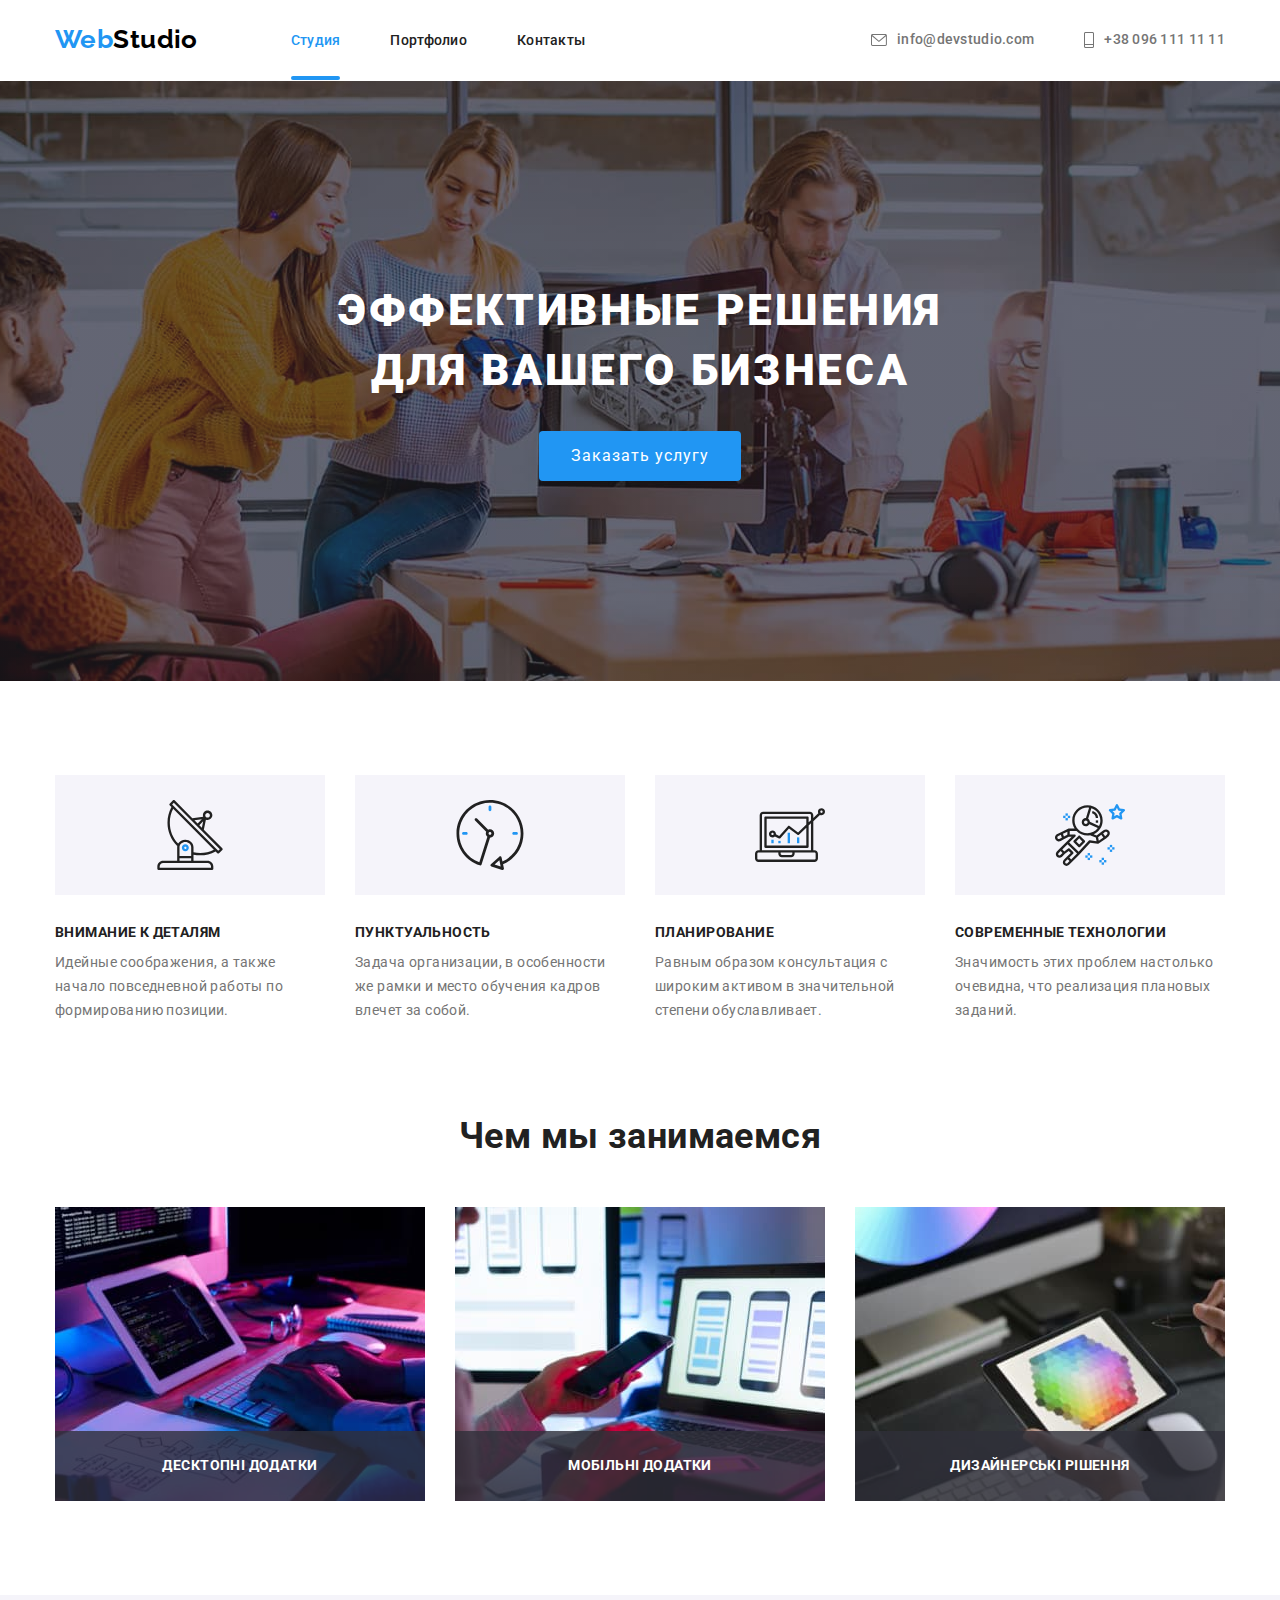
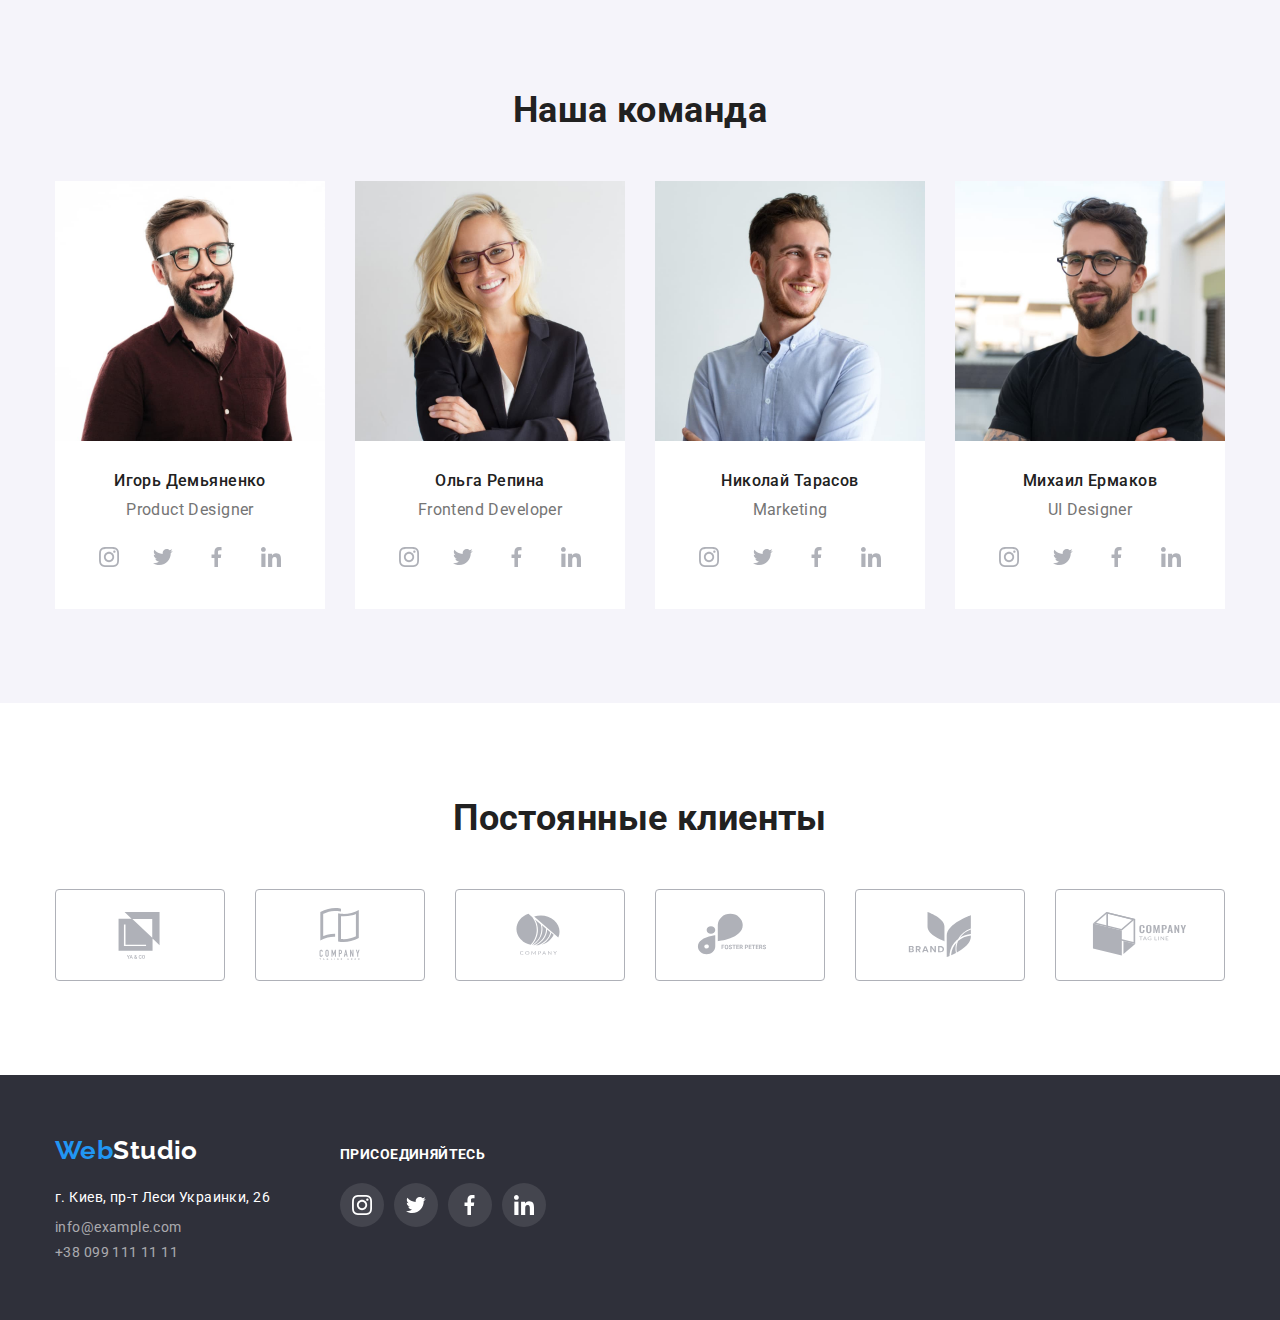
==== index.html @ 08523cb3 "Initial commit" ====
<!DOCTYPE html>
<html lang="ru">
  <head>
    <meta charset="UTF-8" />
    <meta http-equiv="X-UA-Compatible" content="IE=edge" />
    <meta name="viewport" content="width=device-width, initial-scale=1.0" />
    <title>WebStudio</title>
    <link rel="preconnect" href="https://fonts.googleapis.com" />
    <link rel="preconnect" href="https://fonts.gstatic.com" crossorigin />
    <link
      href="https://fonts.googleapis.com/css2?family=Raleway:wght@700&family=Roboto:wght@400;500;700&display=swap"
      rel="stylesheet"
    />
    <link rel="stylesheet" href="https://cdn.jsdelivr.net/npm/modern-normalize@1.1.0/modern-normalize.min.css">
    <link rel="stylesheet" href="./css/styles.css" />
  </head>
  <body>
    <header class="page-header">
      <div class="container page-header-container">
        <nav class="page-nav">
          <a class="logo link" href="./index.html"><span class="blue">Web</span>Studio </a>
          <ul class="menu list">
            <li class="menu-list">
              <a class="menu-item active link" href="./index.html">Студия</a>
            </li>
            <li class="menu-list">
              <a class="menu-item link" href="about.html">Портфолио</a>
            </li>
            <li class="menu-list">
              <a class="menu-item link" href="./index.html">Контакты</a>
            </li>
          </ul>
        </nav>
          <ul class="contact list ">
            <li class="item">
              <a class="mail-link link" href="mailto:info@devstudio.com" lang="en">
                <svg class="nav-contacts-icon " width="16px" height="12px">
                  <use href="./images/symbol-defs.svg#icon-mail"></use>
                </svg>

                info@devstudio.com</a>
            </li>
            <li class="item">
              <a class="phone-number link" href="tel:+380961111111">
                <svg class="nav-contacts-icon " width="10px" height="16px">
                  <use href="./images/symbol-defs.svg#icon-phone"></use>
                </svg>+38 096 111 11 11</a>
            </li>
          </ul>
      </div>
    </header>
    <main>
      <section class="section hero">
        <div class="hero-side container">
          <h1 class="main-title">Эффективные решения для вашего бизнеса</h1>
          <button class="modal-btn" type="button" data-modal-open>Заказать услугу</button>
        </div>
      </section>
      <section class="section">
        <div class="container">
          <h2 hidden>Информация</h2>
          <ul class="about-list list">
            <li>
              <div class="feature-icon">
                <svg class="feature-item-icon">
                  <use href="./images/symbol-defs.svg#icon-antenna"></use>
                </svg>
              </div>
              <h3 class="about">Внимание к деталям</h3>
              <p class="about-description">
                Идейные соображения, а также начало повседневной работы по
                формированию позиции.
              </p>
            </li>
            <li>
              <div class="feature-icon">
                <svg class="feature-item-icon">
                  <use href="./images/symbol-defs.svg#icon-time"></use>
                </svg>
              </div>
              <h3 class="about">Пунктуальность</h3>
              <p class="about-description">
                Задача организации, в особенности же рамки и место обучения кадров
                влечет за собой.
              </p>
            </li>
            <li>
              <div class="feature-icon">
                <svg class="feature-item-icon">
                  <use href="./images/symbol-defs.svg#icon-statistics"></use>
                </svg>
              </div>
              <h3 class="about">Планирование</h3>
              <p class="about-description">
                Равным образом консультация с широким активом в значительной
                степени обуславливает.
              </p>
            </li>
            <li>
              <div class="feature-icon">
                <svg class="feature-item-icon">
                  <use href="./images/symbol-defs.svg#icon-astronaut"></use>
                </svg>
              </div>
              <h3 class="about">Современные технологии</h3>
              <p class="about-description">
                Значимость этих проблем настолько очевидна, что реализация
                плановых заданий.
              </p>
            </li>
          </ul>
        </div>
      </section>
      <section class="section about-img">
        <div class="container">
          <h2 class="section-title">Чем мы занимаемся</h2>
          <ul class="work-progress list">
            <li>
              <div class="work-progress-item">
                <img
                src="./images/work/laptopj.jpg"
                alt="ноутбук"
                width="370"
                height="294"/>
                <p class="work-progress-text">
                  Десктопні додатки
                </p>
              </div>
            </li>
            <li>
              <div class="work-progress-item">
                <img
                src="./images/work/tabletj.jpg"
                alt="планшет"
                width="370"
                height="294"/>
                <p class="work-progress-text">
                  Мобільні додатки
                </p>
              </div>
            </li>
            <li>
              <div class="work-progress-item">
                <img
                src="./images/work/laptop2j.jpg"
                alt="ноутбук"
                width="370"
                height="294"/>
                <p class="work-progress-text">
                Дизайнерські рішення
                </p>
              </div>
            </li>
          </ul>
        </div>

      </section>
      <section class="team section">
        <div class="container">
          <h2 class="section-title">Наша команда</h2>
          <ul class=" employees list">
            <li class="team-item">
              <img
                src="./images/employees/игорь-демьяненко.jpg"
                alt="Игорь Демьяненко"
                width="270"
                height="260"
              />
              <h3  class="employees-name">Игорь Демьяненко</h3>
              <p  class="employees-position"lang="en">Product Designer</p>
              <ul class="team-social-list">
                <li class="team-social-item">
                  <a class="team-social-link" href="">
                    <svg class="team-social-icon">
                      <use href="./images/symbol-defs.svg#icon-instagram"></use>
                    </svg>
                  </a>
                </li>
                <li class="team-social-item">
                  <a class="team-social-link" href="">
                    <svg class="team-social-icon">
                      <use href="./images/symbol-defs.svg#icon-twitter"></use>
                    </svg>
                  </a>
                </li>
                <li class="team-social-item">
                  <a class="team-social-link" href="">
                    <svg class="team-social-icon">
                      <use href="./images/symbol-defs.svg#icon-facebook"></use>
                    </svg>
                  </a>
                </li>
                <li class="team-social-item">
                  <a class="team-social-link" href="">
                    <svg class="team-social-icon">
                      <use href="./images/symbol-defs.svg#icon-in"></use>
                    </svg>
                  </a>
                </li>
              </ul>
            </li>
            <li class="team-item">
              <img
                src="./images/employees/ольга-репина.jpg"
                alt="Ольга Репина"
                width="270"
                height="260"
              />
              <h3 class="employees-name" >Ольга Репина</h3>
              <p class="employees-position" lang="en">Frontend Developer</p>
              <ul class="team-social-list">
                <li class="team-social-item">
                  <a class="team-social-link" href="">
                    <svg class="team-social-icon">
                      <use href="./images/symbol-defs.svg#icon-instagram"></use>
                    </svg>
                  </a>
                </li>
                <li class="team-social-item">
                  <a class="team-social-link" href="">
                    <svg class="team-social-icon">
                      <use href="./images/symbol-defs.svg#icon-twitter"></use>
                    </svg>
                  </a>
                </li>
                <li class="team-social-item">
                  <a class="team-social-link" href="">
                    <svg class="team-social-icon">
                      <use href="./images/symbol-defs.svg#icon-facebook"></use>
                    </svg>
                  </a>
                </li>
                <li class="team-social-item">
                  <a class="team-social-link" href="">
                    <svg class="team-social-icon">
                      <use href="./images/symbol-defs.svg#icon-in"></use>
                    </svg>
                  </a>
                </li>
              </ul>
            </li>
            <li class="team-item">
              <img
                src="./images/employees/николай-тарасов.jpg"
                alt="Николай Тарасов"
                width="270"
                height="260"
              />
              <h3 class="employees-name" >Николай Тарасов</h3>
              <p class="employees-position" lang="en">Marketing</p>
              <ul class="team-social-list">
                <li class="team-social-item">
                  <a class="team-social-link" href="">
                    <svg class="team-social-icon">
                      <use href="./images/symbol-defs.svg#icon-instagram"></use>
                    </svg>
                  </a>
                </li>
                <li class="team-social-item">
                  <a class="team-social-link" href="">
                    <svg class="team-social-icon">
                      <use href="./images/symbol-defs.svg#icon-twitter"></use>
                    </svg>
                  </a>
                </li>
                <li class="team-social-item">
                  <a class="team-social-link" href="">
                    <svg class="team-social-icon">
                      <use href="./images/symbol-defs.svg#icon-facebook"></use>
                    </svg>
                  </a>
                </li>
                <li class="team-social-item">
                  <a class="team-social-link" href="">
                    <svg class="team-social-icon">
                      <use href="./images/symbol-defs.svg#icon-in"></use>
                    </svg>
                  </a>
                </li>
              </ul>
            </li>
            <li class="team-item">
              <img
                src="./images/employees/михаил-ермаков.jpg"
                alt="Михаил Ермаков"
                width="270"
                height="260"
              />
              <h3 class="employees-name" >Михаил Ермаков</h3>
              <p class="employees-position" lang="en">UI Designer</p>
              <ul class="team-social-list">
                <li class="team-social-item">
                  <a class="team-social-link" href="">
                    <svg class="team-social-icon">
                      <use href="./images/symbol-defs.svg#icon-instagram"></use>
                    </svg>
                  </a>
                </li>
                <li class="team-social-item">
                  <a class="team-social-link" href="">
                    <svg class="team-social-icon">
                      <use href="./images/symbol-defs.svg#icon-twitter"></use>
                    </svg>
                  </a>
                </li>
                <li class="team-social-item">
                  <a class="team-social-link" href="">
                    <svg class="team-social-icon">
                      <use href="./images/symbol-defs.svg#icon-facebook"></use>
                    </svg>
                  </a>
                </li>
                <li class="team-social-item">
                  <a class="team-social-link" href="">
                    <svg class="team-social-icon">
                      <use href="./images/symbol-defs.svg#icon-in"></use>
                    </svg>
                  </a>
                </li>
              </ul>
            </li>
          </ul>
        </div>
      </section>
      <section class="section clients">
        <div class="container">
          <h2 class="section-title">Постоянные клиенты</h2>
          <ul class="clients-list list">
            <li class="clients-list-item">
              <a class="clients-link" href="">
                <svg class="clients-item-logo" widht="106" height="60">
                  <use href="./images/symbol-defs.svg#icon-yaco"></use>
                </svg>
              </a>
            </li>
            <li class="clients-list-item">
              <a class="clients-link" href="">
                <svg class="clients-item-logo" widht="106" height="60">
                  <use href="./images/symbol-defs.svg#icon-company_tagline"></use>
                </svg>
              </a>
            </li>
            <li class="clients-list-item">
              <a class="clients-link" href=""
                ><svg class="clients-item-logo" width="106" height="60">
                  <use href="./images/symbol-defs.svg#icon-company"></use>
                </svg>
              </a>
            </li>
            <li class="clients-list-item">
              <a class="clients-link" href="">
                <svg class="clients-item-logo" width="106" height="60">
                  <use href="./images/symbol-defs.svg#icon-foster_peters"></use>
                </svg>
              </a>
            </li>
            <li class="clients-list-item">
              <a class="clients-link" href="">
                <svg class="clients-item-logo" width="106" height="60">
                  <use href="./images/symbol-defs.svg#icon-brand"></use>
                </svg>
              </a>
            </li>
            <li class="clients-list-item">
              <a class="clients-link" href="">
                <svg class="clients-item-logo" width="106" height="60">
                  <use href="./images/symbol-defs.svg#icon-company_tag_line"></use>
                </svg>
              </a>
            </li>
          </ul>
        </div>
      </section>
    </main>
    <footer class="footer ">
      <div class="container footer-address-social">
        <div>
        <a class="logo-footer link" href="./index.html"><span class="blue">Web</span>Studio </a>
        <address class="address">
          <div class="footer-contact">
            <ul class=" list">
              <li class="footer-list">
                <a class="maps-go link"
                  href="https://goo.gl/maps/N538ZTTaSPctqNAb8"
                  target="_blank"
                  rel="noopener noreferrer"
                  >г. Киев, пр-т Леси Украинки, 26
                </a>
              </li>
              <li class="footer-list">
                <a class="mail-link-footer link" href="mailto:info@example.com" lang="en">info@example.com</a>
              </li>
              <li class="footer-list">
                <a class="phone-number-footer link" href="tel:+380991111111">+38 099 111 11 11</a>
              </li>
            </ul>
          </div>
        </address>
      </div>
          <div class="social">
            <h3 class="social-title">присоединяйтесь</h3>
            <ul class="social-list">
              <li class="social-list-item">
                <a class="social-link" href="">
                  <svg class="social-item-logo">
                    <use href="./images/symbol-defs.svg#icon-instagram"></use>
                  </svg>
                </a>
              </li>
              <li class="social-list-item">
                <a class="social-link" href="">
                  <svg class="social-item-logo">
                    <use href="./images/symbol-defs.svg#icon-twitter"></use>
                  </svg>
                </a>
              </li>
              <li class="social-list-item">
                <a class="social-link" href="">
                  <svg class="social-item-logo">
                    <use href="./images/symbol-defs.svg#icon-facebook"></use>
                  </svg>
                </a>
              </li>
              <li class="social-list-item">
                <a class="social-link" href="">
                  <svg class="social-item-logo">
                    <use href="./images/symbol-defs.svg#icon-in"></use>
                  </svg>
                </a>
              </li>
            </ul>
          </div>
        </address>
      </div>
    </div>
    </footer>
    <div class="backdrop is-hidden" data-modal>
      <div class="modal">
        <button class="modal-close-btn" type="button" data-modal-close>
          <svg class="modal-close-btn-icon" width="11" height="11">
            <use href="./images/symbol-defs.svg#icon-close-modal"></use>
          </svg>
        </button>
      </div>
    </div>
    <script src="./js/modal.js"></script>
  </body>
</html>
---- css/styles.css ----
:root {
  --background: #ffffff;
  --text-color: #757575;
  --active-color: #2196f3;
  --title-color: #212121;
  --text-primary-color: #ffffff;
  --black: #000;
  --hero-color: #2f303a;
  --icon-color: #afb1b8;
  --background-icon: #f5f4fa;
  --icon-bg-color: rgba(255, 255, 255, 0.1);
  --border-color: #eeeeee;
  --transition-dur-and-func: 250ms cubic-bezier(0.4, 0, 0.2, 1);;

}

h1,
h2,
h3,
p {
  margin-top: 0;
  margin-bottom: 0;
}

ul,
ol {
  margin-top: 0;
  margin-bottom: 0;
  padding-left: 0;
}

img {
  display: block;
  max-width: 100%;
  height: auto;
}

button {
  cursor: pointer;
}

.section {
  padding: 94px 0;
}

body {
  font-family: "Roboto", sans-serif;
  font-size: 14px;
  letter-spacing: 0.03em;
  color: var(--text-color);
  background-color: var(--background);
}

.container {
  width: 1200px;
  margin-left: auto;
  margin-right: auto;
  padding-left: 15px;
  padding-right: 15px;
}

.list {
  list-style: none;
}

.link {
  text-decoration: none;
}

/*=========================header=========================  */

.page-header .contact-link {
  color: var(--text-color);
}

.page-header-container {
  display: flex;
  align-items: center;
}

.page-nav {
  display: flex;
  align-items: center;
}

.logo {
  font-family: "Raleway", sans-serif;
  font-weight: 700;
  font-size: 26px;
  line-height: 1.2;
  color: var(--black);
  margin-right: 93px;
  padding-top: 24px;
  padding-bottom: 25px;
  display: block;
}

.menu-item.active::after {
  content: "";
  display: block;
  width: 100%;
  height: 4px;
  border-radius: 2px;
  background: var(--active-color);
  position: absolute;
  display: block;
  left: 0;
  bottom: 0;
}

.menu-item.active{
  position: relative;
  color: var(--active-color);
}

.menu-list,
.contact {
  list-style: none;
}

.menu {
  display: flex;
  align-items: center;
  padding-top: 32px;
  padding-bottom: 32px;
  color: var(--primary-text-color);
}

.menu-list:not(:last-child) {
  margin-right: 50px;
}

.blue {
  color: var(--active-color);
}

.menu-item {
  font-weight: 500;
  line-height: 1.14;
  letter-spacing: 0.02em;
  color: var(--title-color);
  padding-top: 32px;
  padding-bottom: 32px;
  transition: color var(--transition-dur-and-func);
}

.mail-link {
  display: flex;
  align-items: center;
  padding-top: 32px;
  padding-bottom: 32px;
  font-weight: 500;
  font-size: 14px;
  line-height: 1.14;
  letter-spacing: 0.02em;
  color: var(--text-color);
  fill: var(--icon-color);
  transition: color var(--transition-dur-and-func), fill var(--transition-dur-and-func);
}

.nav-contacts-icon {
  fill: currentColor;
  margin-right: 10px;
}

.contact .item + .item {
  margin-left: 50px;
}

.phone-number {
  display: flex;
  align-items: center;
  padding-top: 32px;
  padding-bottom: 32px;
  font-weight: 500;
  font-size: 14px;
  line-height: 1.14;
  letter-spacing: 0.02em;
  color: var(--text-color);
  fill: var(--icon-color);
  transition: color var(--transition-dur-and-func), fill var(--transition-dur-and-func);
}

.menu-item.active,
.menu-item:focus,
.menu-item:hover,
.contact:focus,
.contact:hover {
  color: var(--active-color);
}

.contact {
  display: flex;
  align-items: center;
  margin-left: auto;
}

.mail-link:hover,
.mail-link:focus,
.mail-link-footer:hover,
.mail-link-footer:focus {
  color: var(--active-color);
}

.phone-number:hover,
.phone-number:focus,
.phone-number-footer:hover,
.phone-number-footer:focus {
  color: var(--active-color);
}



/*=========================hero=========================  */

.hero {
  padding: 200px 0;
  background-color: var(--hero-color);
  text-align: center;
  max-width: 1600px;
  margin-right: auto;
  margin-left: auto;
  background-repeat: no-repeat;
  background-image: linear-gradient(
      to right,
      rgba(47, 48, 58, 0.4),
      rgba(47, 48, 58, 0.4)
    ),
    url(../images/backround/backround.jpg);
  background-position: center;
  background-size: cover;
}

.main-title {
  margin-top: 0;
  margin-bottom: 30px;
  margin-left: auto;
  margin-right: auto;
  width: 696px;
  font-weight: 900;
  font-size: 44px;
  line-height: 1.36;
  text-align: center;
  letter-spacing: 0.06em;
  text-transform: uppercase;
  color: var(--text-primary-color);
}

.about-list {
  display: flex;
  flex-wrap: wrap;
  gap: 30px;
}

.about {
  font-weight: 700;
  font-size: 14px;
  line-height: 1.14;
  text-transform: uppercase;
  color: var(--title-color);
  margin-bottom: 10px;
}

.about-description {
  font-weight: 400;
  line-height: 1.71;
  flex-wrap: wrap;
  width: 270px;
  height: 70px;
}

.feature-icon {
  display: flex;
  flex-wrap: wrap;
  align-content: center;
  justify-content: center;
  height: 120px;
  margin-bottom: 30px;
  background-color: var(--background-icon);
}

.feature-item-icon {
  display: flex;
  flex-wrap: wrap;
  width: 70px;
  height: 70px;
}

/*=========================about-img=========================  */

.about-img {
  padding-top: 0;
}

.section-title {
  font-weight: 700;
  font-size: 36px;
  line-height: 1.17;
  text-align: center;
  color: var(--title-color);
}

.work-progress {
  margin-top: 50px;
  display: flex;
  gap: 30px;
}

.work-progress-item{
  position: relative;
}

.work-progress-text{
  position: absolute;
  bottom: 0;
  left: 0;

  width: 100%;
  margin-bottom: 0;
  padding: 27px 0;

  text-align: center;
  color: var(--text-primary-color);
  font-weight: 700;
  line-height: 1.14;
  text-transform: uppercase;

  background-color: rgba(47, 48, 58, 0.8);
}


/*=========================team=========================  */

.team {
  background: #f5f4fa;
}

.team-item {
  background-color: var(--text-primary-color);
}

.employees {
  margin-top: 50px;
  display: flex;
  gap: 30px;
}

.employees-name {
  font-weight: 500;
  font-size: 16px;
  line-height: 1.19;
  text-align: center;
  color: var(--title-color);
  margin-bottom: 10px;
  padding-top: 30px;
}

.employees-position {
  font-weight: 400;
  font-size: 16px;
  line-height: 1.19;
  text-align: center;
  margin-bottom: 16px;
}

.team-social-list {
  display: flex;
  gap: 10px;
  justify-content: center;
  margin: 0px;
  padding-bottom: 30px;
}

.team-social-item {
  display: flex;
  justify-content: center;
}

.team-social-link {
  width: 44px;
  height: 44px;
  border-radius: 50%;
  display: flex;
  align-items: center;
  justify-content: center;
  fill: var(--icon-color);
  transition: background-color var(--transition-dur-and-func), fill var(--transition-dur-and-func);
}

.team-social-link:hover,
.team-social-link:focus {
  fill: var(--text-primary-color);
  background: var(--active-color);
}

.team-social-icon {
  width: 20px;
  height: 20px;
}

/*=========================clients=========================  */
.clients-list {
  display: flex;
  justify-content: center;
  gap: 30px;
  margin-top: 50px;
}

.clients-list-item {
  width: calc((100% - 150px) / 6);
}

.clients-link {
  display: flex;
  flex-wrap: wrap;
  height: 92px;
  border: 1px solid var(--icon-color);
  border-radius: 4px;
  align-content: center;
  justify-content: center;
  fill: var(--icon-color);
  transition: fill var(--transition-dur-and-func), border var(--transition-dur-and-func);
}

.clients-link:hover,
.clients-link:focus {
  fill: var(--active-color);
  border: 1px solid var(--active-color);
}

/*=========================footer=========================  */

.footer {
  background-color: var(--hero-color);
  padding-top: 60px;
  padding-bottom: 60px;
}

.maps-go {
  font-weight: 400;
  font-size: 14px;
  line-height: 1.71;
  color: var(--text-primary-color);
}

.footer-list:not(:last-child) {
  margin-bottom: 9px;
}

.mail-link-footer,
.phone-number-footer {
  color: rgba(255, 255, 255, 0.6);
  transition: color var(--transition-dur-and-func);
}

.logo-footer {
  font-family: "Raleway", sans-serif;
  font-weight: 700;
  font-size: 26px;
  line-height: 1.2;
  color: var(--text-primary-color);
  display: block;
  margin-bottom: 20px;
}

.address {
  font-style: normal;
}

.footer-contact {
  display: flex;
  align-items: baseline;
}

.footer-list :last-of-type {
  margin-bottom: 0;
  padding-bottom: 0;
}

.footer-address-social {
  display: flex;
  align-items: baseline;
}

.social {
  margin-left: 70px;
}

.social-title {
  margin-bottom: 20px;
  font-size: 14px;
  line-height: 1.14;
  text-transform: uppercase;
  font-style: normal;
  color: var(--background);
}

.social-list {
  display: flex;
  align-items: center;
  justify-content: center;
  gap: 10px;
}

.social-list-item {
  display: flex;
  flex-wrap: wrap;
  width: 44px;
  height: 44px;
  border-radius: 50%;
  background: var(--icon-bg-color);
}

.social-link {
  width: 44px;
  height: 44px;
  border-radius: 50%;
  display: flex;
  flex-wrap: wrap;
  align-content: center;
  justify-content: center;
  fill: var(--text-primary-color);
  transition: background-color var(--transition-dur-and-func), fill var(--transition-dur-and-func);
}

.social-item-logo {
  width: 20px;
  height: 20px;
}

.social-link:hover,
.social-link:focus {
  background-color: var(--active-color);
}

/*=========================projects =========================  */

.project {
  display: flex;
  flex-wrap: wrap;
  gap: 30px;
  padding: 0;
}

.projects-title {
  font-size: 0;
  color: transparent;
}

.filter-list {
  list-style: none;
  display: flex;
  justify-content: center;
  margin-bottom: 50px;
}

.filter-item:not(:last-child) {
  margin-right: 8px;
}

.project-title {
  font-size: 18px;
  line-height: 2;
  letter-spacing: 0.06em;
  color: var(--title-color);
}

.product-item {
  background-color: var(--text-primary-color);
  border: 1px solid var(--border-color);
  width: calc((100% - 60px) / 3);
  margin-bottom: 30px;
}

.product-link:hover,
.product-link:focus {
  display: block;
  box-shadow: 0px 1px 1px rgba(0, 0, 0, 0.12), 0px 4px 4px rgba(0, 0, 0, 0.06),
    1px 4px 6px rgba(0, 0, 0, 0.16);
}

.name {
  font-weight: 700;
  font-size: 18px;
  line-height: 2;
  letter-spacing: 0.06em;
  color: var(--title-color);
  padding-top: 20px;
  padding-right: 24px;
  padding-left: 24px;
  margin-bottom: 4px;
}

.technology {
  font-weight: 400;
  font-size: 16px;
  line-height: 1.88;
  margin: 0;
  padding-top: 0;
  padding-left: 24px;
  padding-bottom: 20px;
  padding-right: 24px;
  color: var(--text-color);
}

.background-text {
  position: absolute;
  left: 0;
  top: 0;
  width: 100%;
  height: 100%;
  font-weight: 400;
  font-size: 18px;
  line-height: 1.56;
  color: var(--text-primary-color);
  background: rgba(33, 150, 243, 0.9);
  padding-top: 63px;
  padding-bottom: 63px;
  padding-left: 24px;
  padding-right: 24px;
  transform: translate(0, 100%);
  transition: transform var(--transition-dur-and-func);
}

.product-link {
  display: block;
  transition: box-shadow var(--transition-dur-and-func);
}

.product-list-img {
  position: relative;
  overflow: hidden;
}

.product-item:hover .background-text,
.product-item:focus .background-text {
  transform: translate(0, 0);
}

/*=========================button =========================  */

.modal-btn {
  display: inline-block;
  border: none;
  border-radius: 4px;
  padding: 10px 32px;
  min-width: 200px;
  font-family: "Roboto";
  font-size: 16px;
  line-height: 1.88;
  align-items: center;
  letter-spacing: 0.06em;
  color: var(--text-primary-color);
  background-color: var(--active-color);
  cursor: pointer;
  transition: color var(--transition-dur-and-func), background-color var(--transition-dur-and-func);
}

.modal-btn:hover,
.modal-btn:focus {
  color: var(--active-color);
  background-color: var(--text-primary-color);
}

.button.current,
.button:hover,
.button:focus {
  color: var(--text-primary-color);
  background-color: var(--active-color);
  box-shadow: 0px 3px 1px rgba(0, 0, 0, 0.1), 0px 1px 2px rgba(0, 0, 0, 0.08),
    0px 2px 2px rgba(0, 0, 0, 0.12);
}

.button-active {
  display: inline-block;
  border: none;
  border-radius: 4px;
  margin-top: 0;
  margin-bottom: 0;
  padding: 6px 22px;
  font-family: inherit;
  font-weight: 500;
  font-size: 16px;
  line-height: 1.62;
  text-align: center;
  letter-spacing: 0.03em;
  cursor: pointer; 
   transition: background-color var(--transition-dur-and-func), box-shadow var(--transition-dur-and-func), color var(--transition-dur-and-func);

}

.button-active:not(:last-child) {
  margin-left: 8px;
}


/* ======MODAL WINDOW========================= */
.backdrop{
  position: fixed;
  top: 0;
  left: 0;
  width: 100%;
  height: 100%;
  background: rgba(0, 0, 0, 0.2);
  z-index: 100;
  transition: opacity var(--transition-dur-and-func), visibility var(--transition-dur-and-func);
}

.backdrop.is-hidden{
opacity: 0;
visibility: hidden;
pointer-events: none;
}

.modal{
  position: absolute;
  top: 50%;
  left: 50%;
  transform: translate(-50%,-50%);
  width: 528px;
  height: 580px;
  background: var(--text-primary-color);
}

.modal-close-btn{
  position: absolute;
  top: 8px;
  right: 8px;
  display: flex;
  justify-content: center;
  align-items: center;
  width: 30px;
  height: 30px;
  border-radius: 50%;
  background-color: transparent;
  border: 1px solid rgba(0, 0, 0, 0.1);
  padding: 0;
  transition: border-color var(--transition-dur-and-func), fill var(--transition-dur-and-func);
}

.modal-close-btn:hover,
.modal-close-btn:focus{
  border-color:var(--active-color);
}

.modal-close-btn:hover .modal-close-btn-icon,
.modal-close-btn:focus .modal-close-btn-icon{
  fill: var(--active-color);
}

.modal-close-btn-icon{
  transition: fill var(--transition-dur-and-func);
}
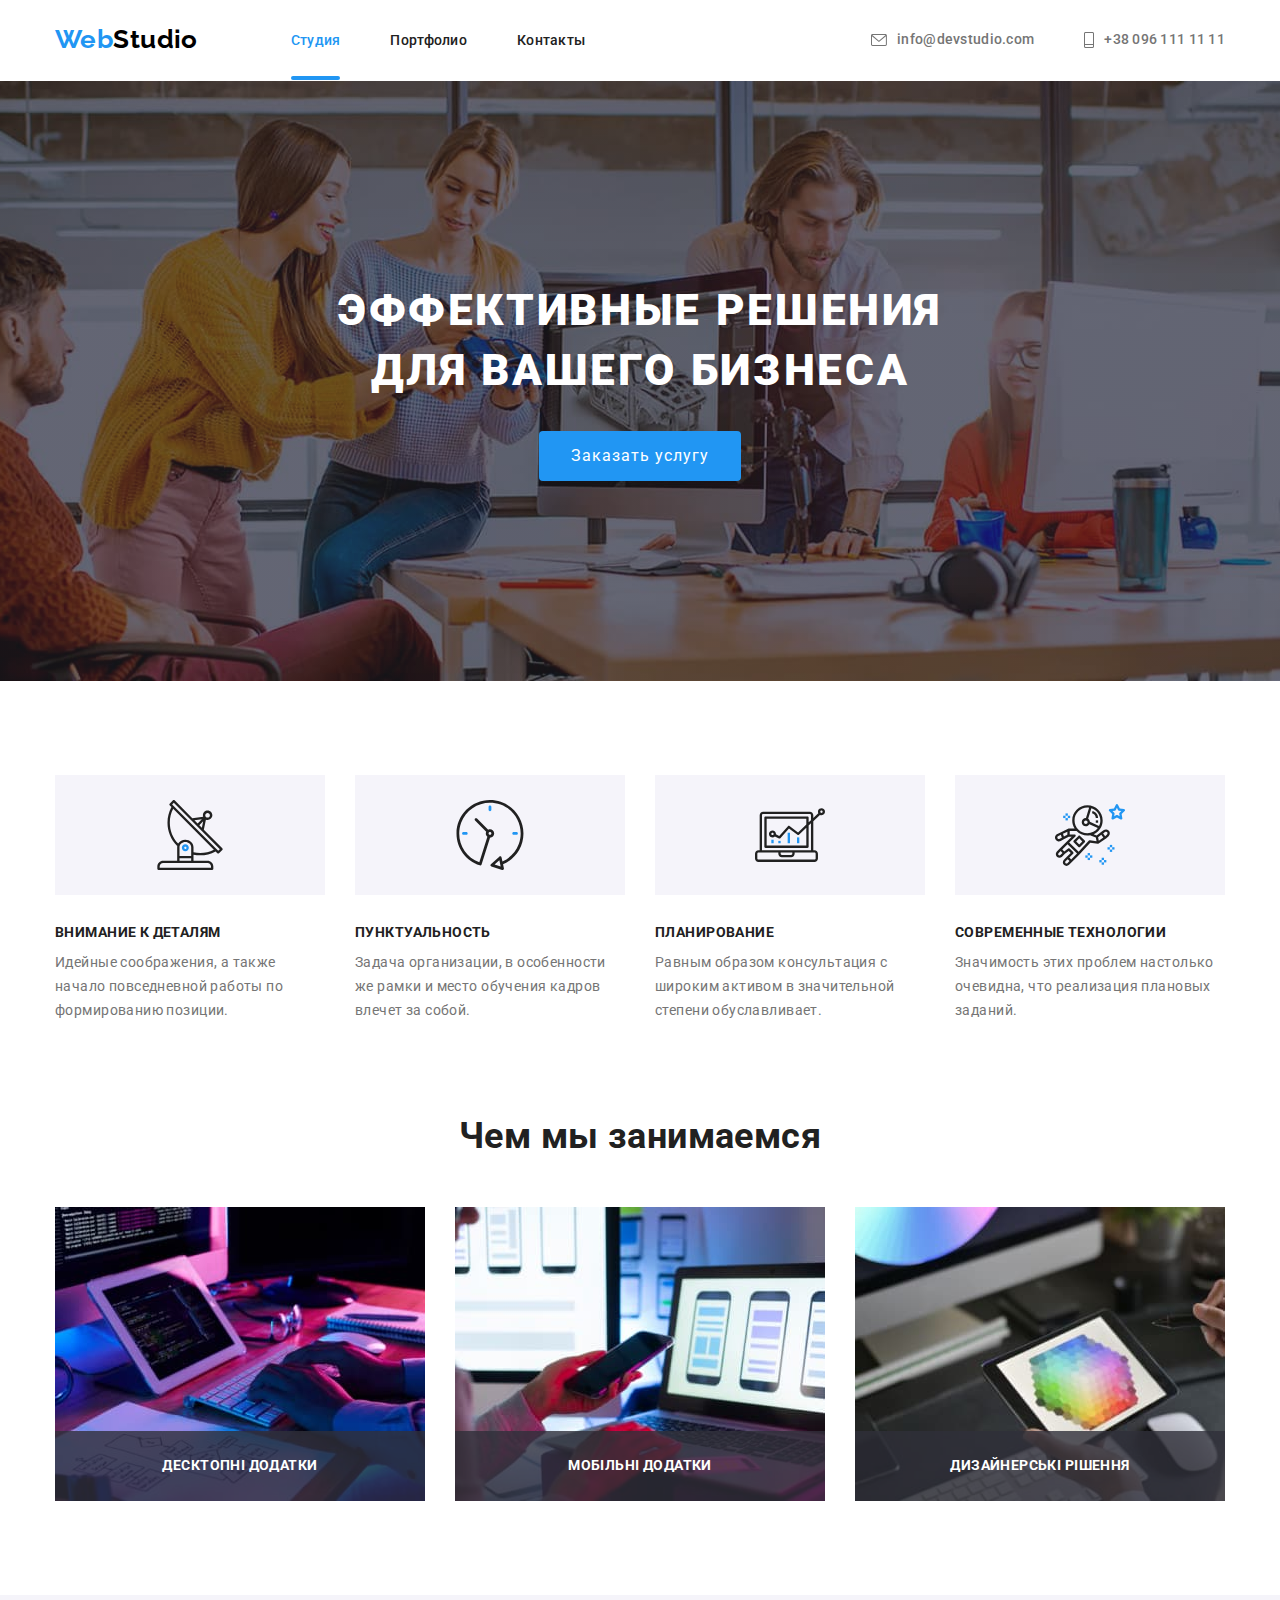
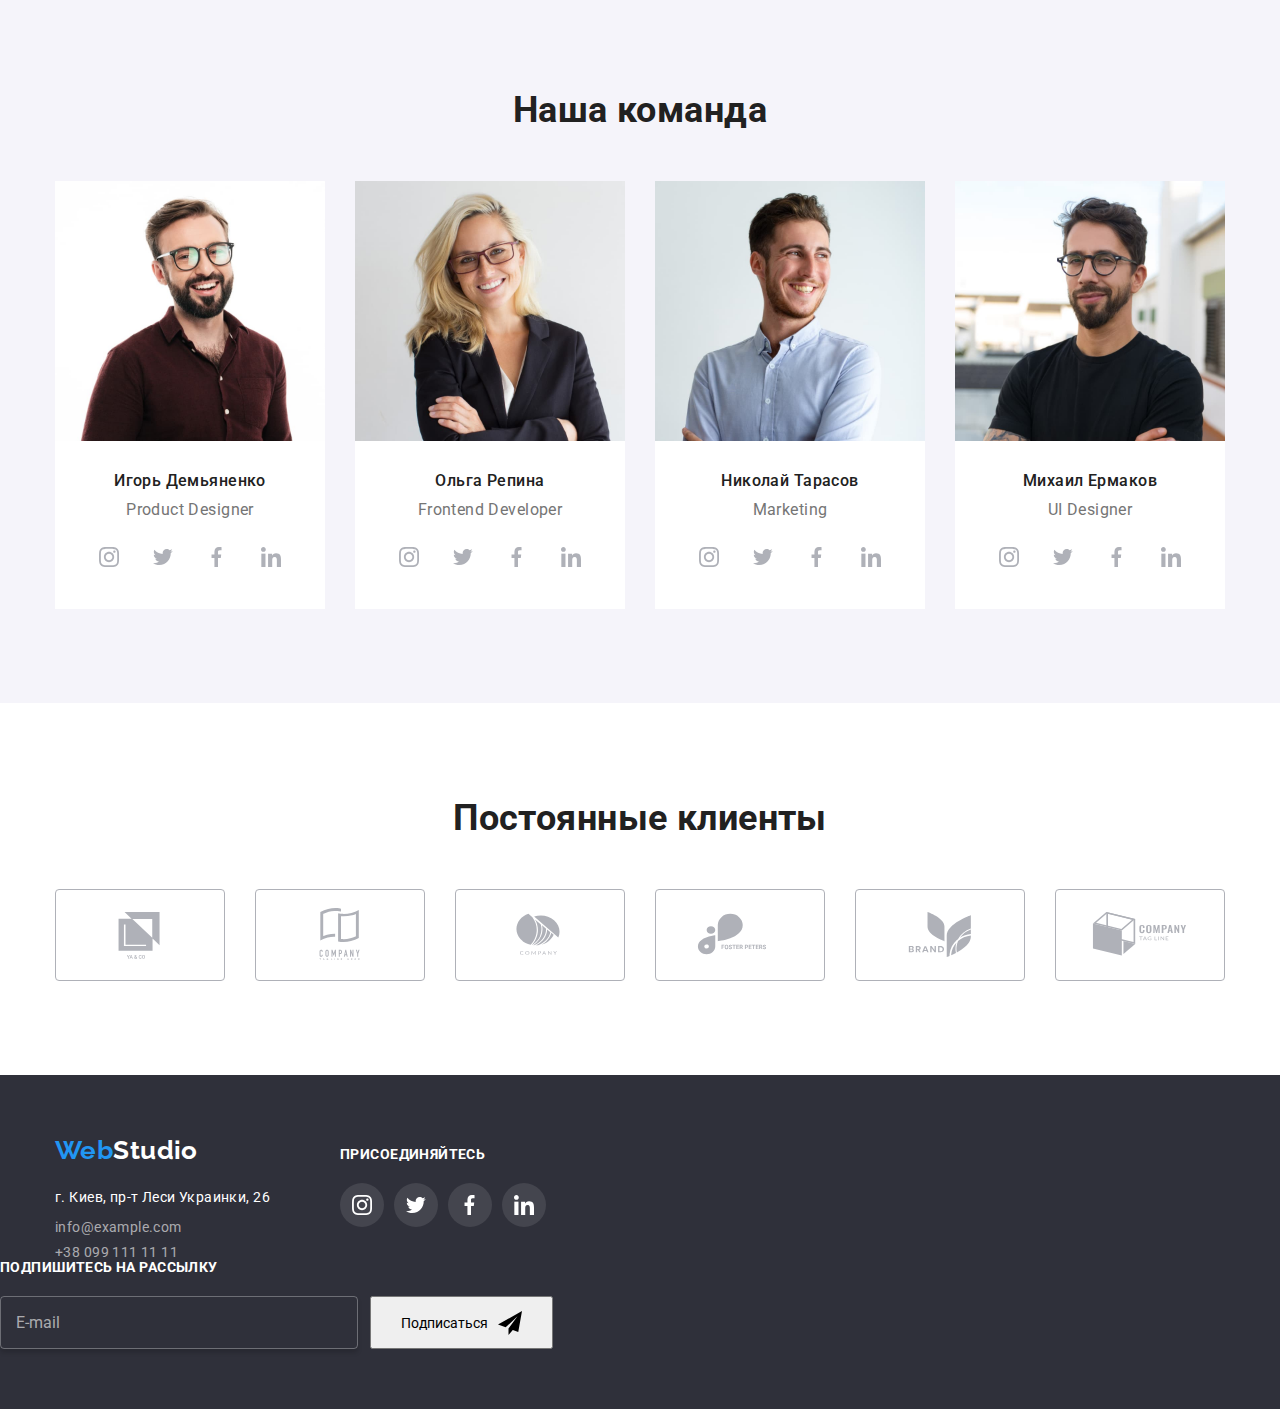
==== commit bd620516: "update" ====
--- a/index.html
+++ b/index.html
@@ -430,10 +430,26 @@
               </li>
             </ul>
           </div>
-        </address>
       </div>
     </div>
-    </footer>
+    <div class="footer-subscribe">
+      <form action="#" class="form-subscribe">
+        <h2 class="footer-title">Подпишитесь на рассылку</h2>
+        <div class="form-subscribe-fields">
+          <label class="form-field">
+            <input type="email" class="form-input" placeholder="E-mail" name="email" />
+          </label>
+          <button class="button button-submit" type="submit">
+            Подписаться
+            <svg class="link-svg" width="24" height="24">
+              <use href="./images/symbol-defs.svg#icon-icon-send"></use>
+            </svg>
+          </button>
+        </div>
+      </form>
+    </div>
+  </div>
+</footer>
     <div class="backdrop is-hidden" data-modal>
       <div class="modal">
         <button class="modal-close-btn" type="button" data-modal-close>
--- a/css/styles.css
+++ b/css/styles.css
@@ -10,8 +10,7 @@
   --background-icon: #f5f4fa;
   --icon-bg-color: rgba(255, 255, 255, 0.1);
   --border-color: #eeeeee;
-  --transition-dur-and-func: 250ms cubic-bezier(0.4, 0, 0.2, 1);;
-
+  --transition-dur-and-func: 250ms cubic-bezier(0.4, 0, 0.2, 1);
 }
 
 h1,
@@ -108,7 +107,7 @@
   bottom: 0;
 }
 
-.menu-item.active{
+.menu-item.active {
   position: relative;
   color: var(--active-color);
 }
@@ -155,7 +154,8 @@
   letter-spacing: 0.02em;
   color: var(--text-color);
   fill: var(--icon-color);
-  transition: color var(--transition-dur-and-func), fill var(--transition-dur-and-func);
+  transition: color var(--transition-dur-and-func),
+    fill var(--transition-dur-and-func);
 }
 
 .nav-contacts-icon {
@@ -178,7 +178,8 @@
   letter-spacing: 0.02em;
   color: var(--text-color);
   fill: var(--icon-color);
-  transition: color var(--transition-dur-and-func), fill var(--transition-dur-and-func);
+  transition: color var(--transition-dur-and-func),
+    fill var(--transition-dur-and-func);
 }
 
 .menu-item.active,
@@ -208,8 +209,6 @@
 .phone-number-footer:focus {
   color: var(--active-color);
 }
-
-
 
 /*=========================hero=========================  */
 
@@ -306,11 +305,11 @@
   gap: 30px;
 }
 
-.work-progress-item{
+.work-progress-item {
   position: relative;
 }
 
-.work-progress-text{
+.work-progress-text {
   position: absolute;
   bottom: 0;
   left: 0;
@@ -327,7 +326,6 @@
 
   background-color: rgba(47, 48, 58, 0.8);
 }
-
 
 /*=========================team=========================  */
 
@@ -384,7 +382,8 @@
   align-items: center;
   justify-content: center;
   fill: var(--icon-color);
-  transition: background-color var(--transition-dur-and-func), fill var(--transition-dur-and-func);
+  transition: background-color var(--transition-dur-and-func),
+    fill var(--transition-dur-and-func);
 }
 
 .team-social-link:hover,
@@ -419,7 +418,8 @@
   align-content: center;
   justify-content: center;
   fill: var(--icon-color);
-  transition: fill var(--transition-dur-and-func), border var(--transition-dur-and-func);
+  transition: fill var(--transition-dur-and-func),
+    border var(--transition-dur-and-func);
 }
 
 .clients-link:hover,
@@ -520,7 +520,8 @@
   align-content: center;
   justify-content: center;
   fill: var(--text-primary-color);
-  transition: background-color var(--transition-dur-and-func), fill var(--transition-dur-and-func);
+  transition: background-color var(--transition-dur-and-func),
+    fill var(--transition-dur-and-func);
 }
 
 .social-item-logo {
@@ -653,7 +654,8 @@
   color: var(--text-primary-color);
   background-color: var(--active-color);
   cursor: pointer;
-  transition: color var(--transition-dur-and-func), background-color var(--transition-dur-and-func);
+  transition: color var(--transition-dur-and-func),
+    background-color var(--transition-dur-and-func);
 }
 
 .modal-btn:hover,
@@ -684,18 +686,18 @@
   line-height: 1.62;
   text-align: center;
   letter-spacing: 0.03em;
-  cursor: pointer; 
-   transition: background-color var(--transition-dur-and-func), box-shadow var(--transition-dur-and-func), color var(--transition-dur-and-func);
-
+  cursor: pointer;
+  transition: background-color var(--transition-dur-and-func),
+    box-shadow var(--transition-dur-and-func),
+    color var(--transition-dur-and-func);
 }
 
 .button-active:not(:last-child) {
   margin-left: 8px;
 }
 
-
 /* ======MODAL WINDOW========================= */
-.backdrop{
+.backdrop {
   position: fixed;
   top: 0;
   left: 0;
@@ -703,26 +705,27 @@
   height: 100%;
   background: rgba(0, 0, 0, 0.2);
   z-index: 100;
-  transition: opacity var(--transition-dur-and-func), visibility var(--transition-dur-and-func);
-}
-
-.backdrop.is-hidden{
-opacity: 0;
-visibility: hidden;
-pointer-events: none;
-}
-
-.modal{
+  transition: opacity var(--transition-dur-and-func),
+    visibility var(--transition-dur-and-func);
+}
+
+.backdrop.is-hidden {
+  opacity: 0;
+  visibility: hidden;
+  pointer-events: none;
+}
+
+.modal {
   position: absolute;
   top: 50%;
   left: 50%;
-  transform: translate(-50%,-50%);
+  transform: translate(-50%, -50%);
   width: 528px;
   height: 580px;
   background: var(--text-primary-color);
 }
 
-.modal-close-btn{
+.modal-close-btn {
   position: absolute;
   top: 8px;
   right: 8px;
@@ -735,19 +738,87 @@
   background-color: transparent;
   border: 1px solid rgba(0, 0, 0, 0.1);
   padding: 0;
-  transition: border-color var(--transition-dur-and-func), fill var(--transition-dur-and-func);
+  transition: border-color var(--transition-dur-and-func),
+    fill var(--transition-dur-and-func);
 }
 
 .modal-close-btn:hover,
-.modal-close-btn:focus{
-  border-color:var(--active-color);
+.modal-close-btn:focus {
+  border-color: var(--active-color);
 }
 
 .modal-close-btn:hover .modal-close-btn-icon,
-.modal-close-btn:focus .modal-close-btn-icon{
+.modal-close-btn:focus .modal-close-btn-icon {
   fill: var(--active-color);
 }
 
-.modal-close-btn-icon{
+.modal-close-btn-icon {
   transition: fill var(--transition-dur-and-func);
-}+}
+
+/* form-subscribe */
+
+.footer-title {
+  margin-bottom: 20px;
+
+  font-weight: 700;
+  font-size: 14px;
+  line-height: 1.14;
+  text-transform: uppercase;
+
+  color: var(--background);
+}
+
+.form-subscribe .offer {
+  margin-bottom: 20px;
+
+  font-weight: 700;
+  line-height: 1.14;
+  text-transform: uppercase;
+
+  color: var(--background);
+}
+
+.form-subscribe-fields {
+  display: flex;
+  border: none;
+  padding: 0;
+}
+.form-subscribe .form-field {
+  margin-right: 12px;
+}
+
+.form-subscribe .form-input {
+  min-width: 358px;
+  padding: 16px 15px;
+  font-size: 16px;
+  line-height: 1.2;
+  color: var(--background);
+  background: transparent;
+  outline: none;
+  cursor: pointer;
+  border: 1px solid rgba(255, 255, 255, 0.3);
+  box-shadow: 0px 4px 4px rgba(0, 0, 0, 0.15);
+  border-radius: 4px;
+  transition: border 250ms cubic-bezier(0.4, 0, 0.2, 1);
+}
+
+.form-subscribe .form-input:focus {
+  outline: none;
+  border: 1px solid var(--active-color);
+}
+
+.form-subscribe .form-input::placeholder {
+  color: rgba(255, 255, 255, 0.6);
+}
+
+.form-subscribe .button-submit {
+  display: flex;
+  align-items: center;
+  justify-content: center;
+  padding: 10px 29px;
+}
+
+.form-subscribe .button-submit svg {
+  margin-left: 10px;
+}
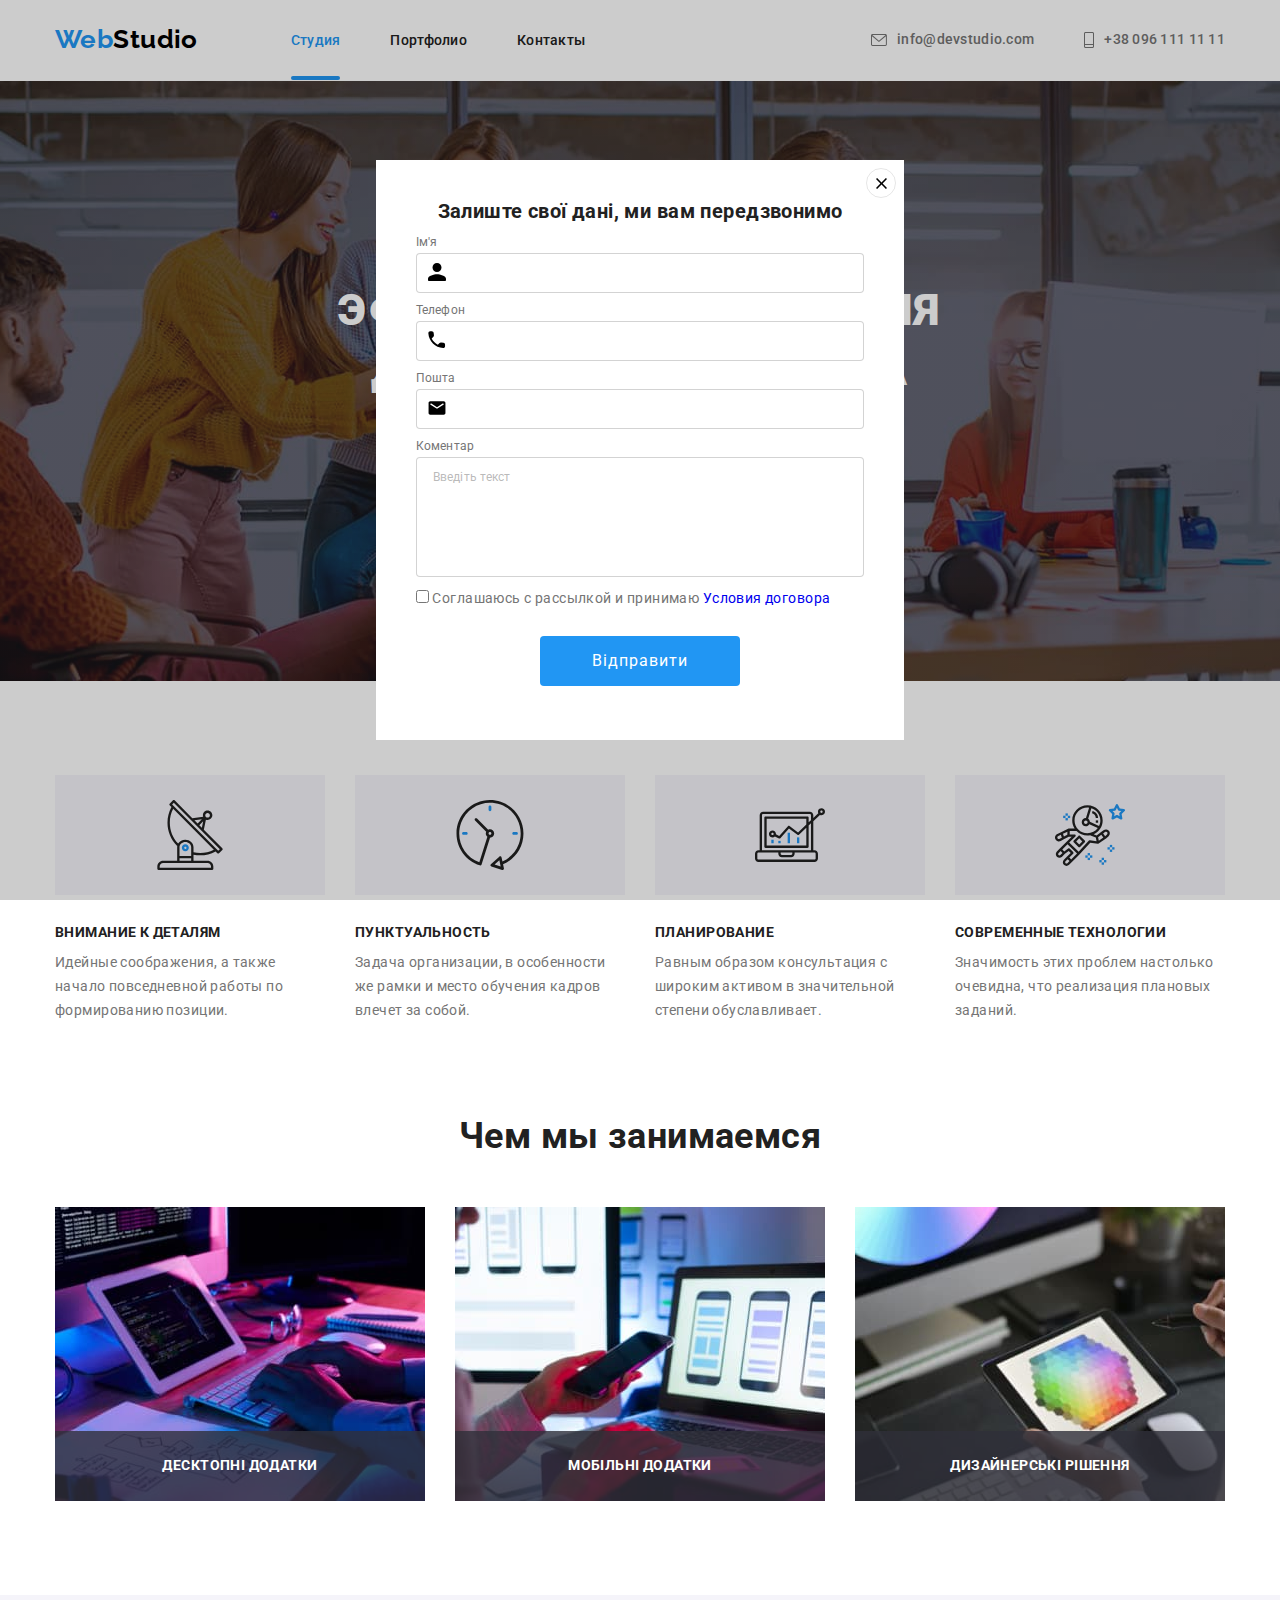
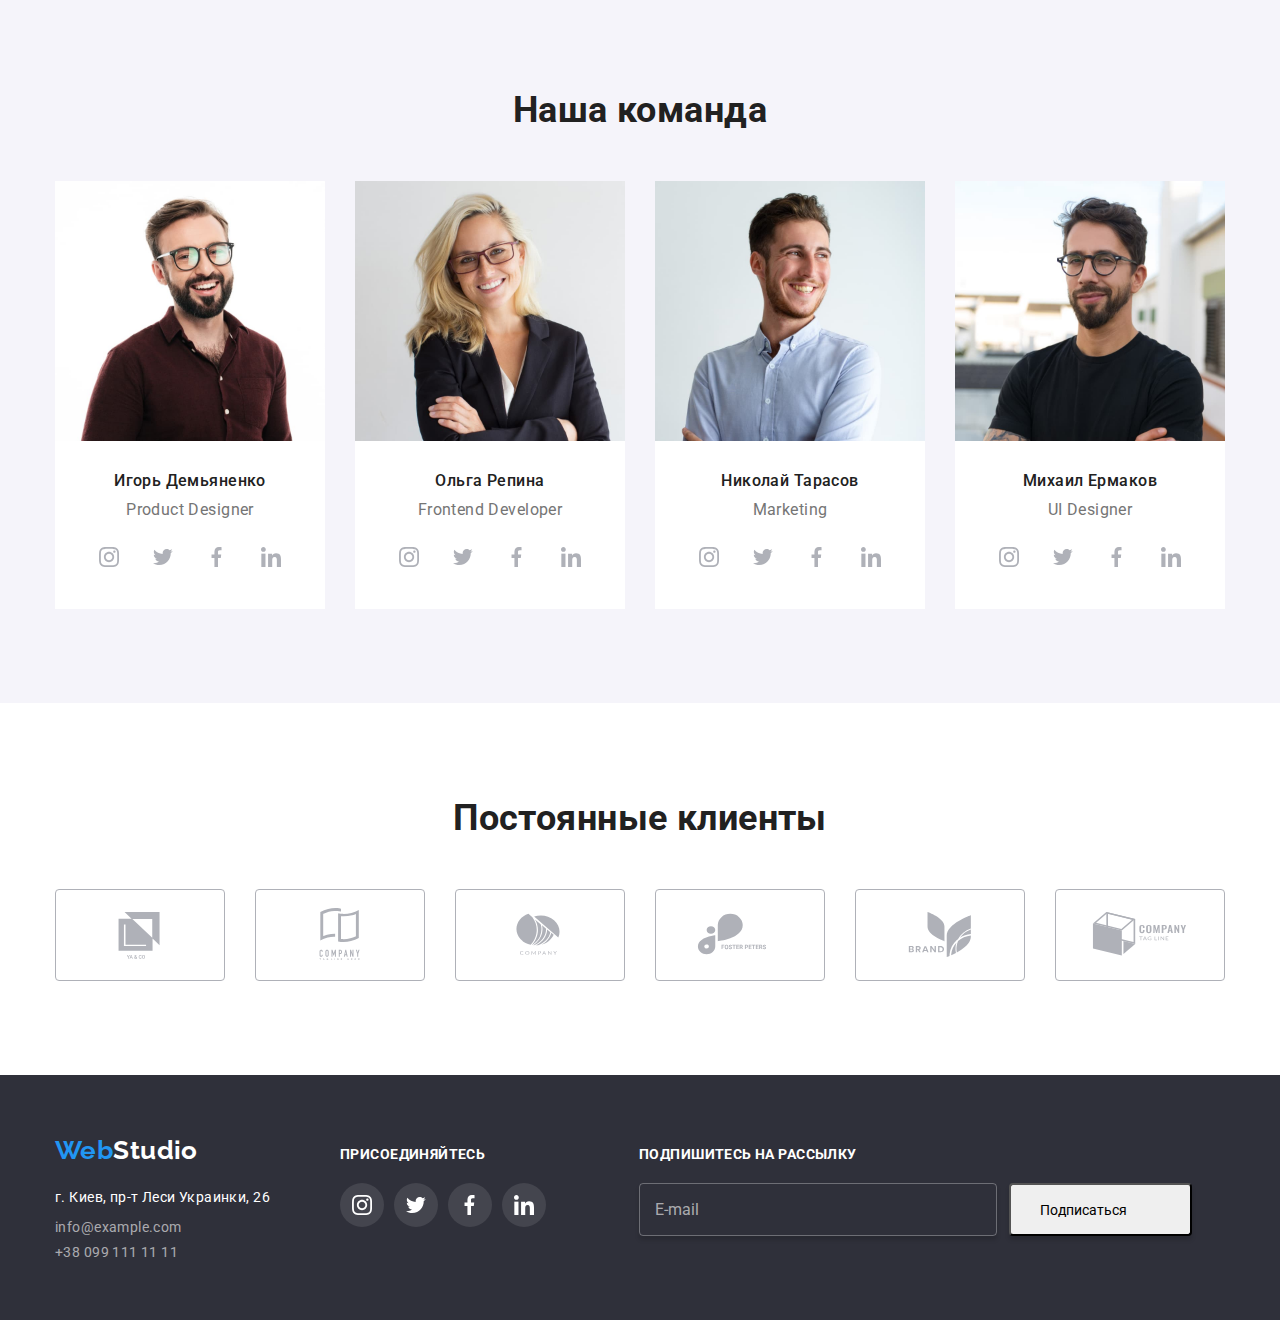
==== commit 7469bb17: "update" ====
--- a/index.html
+++ b/index.html
@@ -374,7 +374,7 @@
     </main>
     <footer class="footer ">
       <div class="container footer-address-social">
-        <div>
+        <div class="footer-contact">
         <a class="logo-footer link" href="./index.html"><span class="blue">Web</span>Studio </a>
         <address class="address">
           <div class="footer-contact">
@@ -394,7 +394,6 @@
                 <a class="phone-number-footer link" href="tel:+380991111111">+38 099 111 11 11</a>
               </li>
             </ul>
-          </div>
         </address>
       </div>
           <div class="social">
@@ -430,9 +429,7 @@
               </li>
             </ul>
           </div>
-      </div>
-    </div>
-    <div class="footer-subscribe">
+     <div class="footer-subscribe">
       <form action="#" class="form-subscribe">
         <h2 class="footer-title">Подпишитесь на рассылку</h2>
         <div class="form-subscribe-fields">
@@ -442,23 +439,94 @@
           <button class="button button-submit" type="submit">
             Подписаться
             <svg class="link-svg" width="24" height="24">
-              <use href="./images/symbol-defs.svg#icon-icon-send"></use>
+              <use href="./icons.svg#icons"></use>
             </svg>
           </button>
         </div>
       </form>
     </div>
-  </div>
-</footer>
-    <div class="backdrop is-hidden" data-modal>
+  </footer>
+  <div class="backdrop @" data-modal>
       <div class="modal">
         <button class="modal-close-btn" type="button" data-modal-close>
           <svg class="modal-close-btn-icon" width="11" height="11">
             <use href="./images/symbol-defs.svg#icon-close-modal"></use>
           </svg>
         </button>
+        <form class="modal-form">
+          <p class="modal-text">Залиште свої дані, ми вам передзвонимо</p>
+          <label class="modal-form-field">
+            <span class="modal-form-input-desc"> Ім'я </span>
+            <span class="modal-form-input-wrapper">
+              <input
+                type="text"
+                name="user_name"
+                class="modal-form-input"
+                required
+                pattern="[a-zA-Zа-яА-Я]+"
+                minlength="2"
+              />
+              <svg class="modal-form-input-icon" width="18" height="18">
+                <use href="./icons.svg#icon-name"></use>
+              </svg>            
+            </span>
+          </label>
+
+          <label class="modal-form-field">
+            <span class="modal-form-input-desc"> Телефон </span>
+            <span class="modal-form-input-wrapper">
+
+              <input
+                type="tel"
+                name="user_phone"
+                class="modal-form-input"
+                required
+                pattern="[0-9]{3}-[0-9]{3}-[0-9]{2}-[0-9]{2}"
+                title="xxx-xxx-xx-xx"
+              />
+              <svg class="modal-form-input-icon" width="18" height="18">
+                <use href="./icons.svg#icon-phone"></use>
+              </svg>
+              </span>
+              </label>
+              
+              <label class="modal-form-field">
+                <span class="modal-form-input-desc">Пошта</span> 
+                <span class="modal-form-input-wrapper">         
+                <input
+                type="email"
+                name="user_name"
+                class="modal-form-input"
+                required
+                pattern="[a-zA-Zа-яА-Я]+"
+                minlength="2"> 
+                <svg class="modal-form-input-icon" width="18" height="18">
+                  <use href="./icons.svg#icon-mail"></use>
+                </svg>
+                </span>  
+              </label>
+              <label class="modal-form-field">
+                <span class="modal-form-input-desc">Коментар</span>
+      
+                <textarea name="user_massege" class="modal-form-message" placeholder="Введіть текст"></textarea>
+              </label>
+
+              
+              <label class="form-field field-conditions">
+                <input type="checkbox" class="form-checkbox" name="conditions" />
+                <span class="check-box"></span>
+                <span class="label-condition"
+                  >Соглашаюсь с рассылкой и принимаю
+                  <a href="#" class="form-link link">Условия договора</a></span
+                >
+              </label>
+
+              <button type="submit" class="modal-btn-form">Відправити</button>
+            </form>
       </div>
-    </div>
-    <script src="./js/modal.js"></script>
+  </div>
+    
+  
+  <script src="./js/modal.js"></script>
   </body>
 </html>
--- a/css/styles.css
+++ b/css/styles.css
@@ -468,7 +468,6 @@
 }
 
 .footer-contact {
-  display: flex;
   align-items: baseline;
 }
 
@@ -645,7 +644,7 @@
   border: none;
   border-radius: 4px;
   padding: 10px 32px;
-  min-width: 200px;
+min-width: 200px;
   font-family: "Roboto";
   font-size: 16px;
   line-height: 1.88;
@@ -654,14 +653,12 @@
   color: var(--text-primary-color);
   background-color: var(--active-color);
   cursor: pointer;
-  transition: color var(--transition-dur-and-func),
-    background-color var(--transition-dur-and-func);
+  transition: background-color var(--transition-dur-and-func);
 }
 
 .modal-btn:hover,
 .modal-btn:focus {
-  color: var(--active-color);
-  background-color: var(--text-primary-color);
+  background-color: #188CE8;
 }
 
 .button.current,
@@ -723,6 +720,7 @@
   width: 528px;
   height: 580px;
   background: var(--text-primary-color);
+  padding: 40px;
 }
 
 .modal-close-btn {
@@ -756,34 +754,144 @@
   transition: fill var(--transition-dur-and-func);
 }
 
-/* form-subscribe */
-
-.footer-title {
-  margin-bottom: 20px;
-
+.modal-text{
+  font-style: normal;
   font-weight: 700;
+  font-size: 20px;
+  line-height: 1.15;
+  text-align: center;  
+  color: var(--title-color);
+  margin-bottom: 12px;
+}
+
+.modal-form{
+  display: flex;
+  flex-direction: column;
+}
+
+.modal-form-input{
+  width: 100%;
+  height: 40px;
+  border: 1px solid rgba(33, 33, 33, 0.2);
+border-radius: 4px;
+padding-left: 42px;
+
+
+font-weight: 400;
+font-size: 12px;
+line-height: 14px;
+letter-spacing: 0.01em;
+color: var(--black);
+}
+
+.modal-form-input-desc{
+  display: block;
+font-style: normal;
+font-weight: 400;
+font-size: 12px;
+line-height: 1.17;
+letter-spacing: 0.01em;
+color: var(--text-color);
+margin-bottom: 4px;
+}
+
+.modal-form-field{
+  margin-bottom: 10px;
+}
+
+.modal-form-input-icon{
+  position: absolute;
+  top: 50%;
+  left: 12px;
+  transform: translateY(-50%);
+}
+
+.modal-form-input-wrapper{
+  position: relative;
+}
+
+.modal-form-input:focus  {
+outline: none;
+border-color: var(--active-color);
+transition: fill var(--transition-dur-and-func);
+}
+
+.modal-form-input:focus + .modal-form-input-icon{
+fill: var(--active-color);
+}
+
+.modal-form-message{
+  border: 1px solid rgba(33, 33, 33, 0.2);
+border-radius: 4px;
+  resize: none;
+  width: 100%;
+  height: 120px;
+  padding: 12px 16px;
+  transition: border-color var(--transition-dur-and-func);
+}
+
+.modal-form-message:focus{
+  outline: none;
+  border-color: var(--active-color);
+}
+
+.modal-form-message::placeholder {
+font-weight: 400;
+font-size: 12px;
+line-height: 14px;
+letter-spacing: 0.01em;
+color: rgba(117, 117, 117, 0.5);
+}
+
+.modal-form-check-desc{
+  font-weight: 400;
   font-size: 14px;
-  line-height: 1.14;
-  text-transform: uppercase;
-
-  color: var(--background);
-}
-
-.form-subscribe .offer {
-  margin-bottom: 20px;
-
-  font-weight: 700;
-  line-height: 1.14;
-  text-transform: uppercase;
-
-  color: var(--background);
-}
-
-.form-subscribe-fields {
-  display: flex;
+  line-height: 1.71;  
+  color: var(--text-color);
+}
+
+
+
+
+
+.modal-btn-form {
+align-self: center;
+  display: inline-block;
   border: none;
-  padding: 0;
-}
+  border-radius: 4px;
+  padding: 10px 32px;
+min-width: 200px;
+  font-family: "Roboto";
+  font-size: 16px;
+  line-height: 1.88;
+  align-items: center;
+  letter-spacing: 0.06em;
+  color: var(--text-primary-color);
+  background-color: var(--active-color);
+  cursor: pointer;
+  transition: background-color var(--transition-dur-and-func);
+  margin-top: 30px;
+}
+
+.modal-btn:hover,
+.modal-btn:focus {
+  background-color: #188CE8;
+}
+
+
+
+
+
+
+
+
+
+
+
+
+
+
+
 .form-subscribe .form-field {
   margin-right: 12px;
 }
@@ -822,3 +930,94 @@
 .form-subscribe .button-submit svg {
   margin-left: 10px;
 }
+
+
+
+
+
+
+
+
+
+
+
+
+
+
+
+
+
+
+
+/* form-subscribe */
+
+.footer-subscribe{
+  margin-left: 93px;
+}
+
+.footer-title {
+  margin-bottom: 20px;
+
+  font-weight: 700;
+  font-size: 14px;
+  line-height: 1.14;
+  text-transform: uppercase;
+
+  color: var(--background);
+}
+
+.form-subscribe .offer {
+  margin-bottom: 20px;
+
+  font-weight: 700;
+  line-height: 1.14;
+  text-transform: uppercase;
+
+  color: var(--background);
+}
+
+.form-subscribe-fields {
+  display: flex;
+  border: none;
+  padding: 0;
+}
+.form-subscribe .form-field {
+  margin-right: 12px;
+}
+
+.form-subscribe .form-input {
+  min-width: 358px;
+  padding: 16px 15px;
+  font-size: 16px;
+  line-height: 1.2;
+  color: var(--background);
+  background: transparent;
+  outline: none;
+  cursor: pointer;
+  border: 1px solid rgba(255, 255, 255, 0.3);
+  box-shadow: 0px 4px 4px rgba(0, 0, 0, 0.15);
+  border-radius: 4px;
+  transition: border var(--transition-dur-and-func);
+}
+
+.form-subscribe .form-input:focus {
+  outline: none;
+  border: 1px solid var(--active-color);
+}
+
+.form-subscribe .form-input::placeholder {
+  color: rgba(255, 255, 255, 0.6);
+}
+
+.form-subscribe .button-submit {
+  display: flex;
+  align-items: center;
+  justify-content: center;
+  padding: 10px 29px;
+  box-shadow: 0px 4px 4px rgba(0, 0, 0, 0.15);
+border-radius: 4px;
+}
+
+.form-subscribe .button-submit svg {
+  margin-left: 10px;
+}
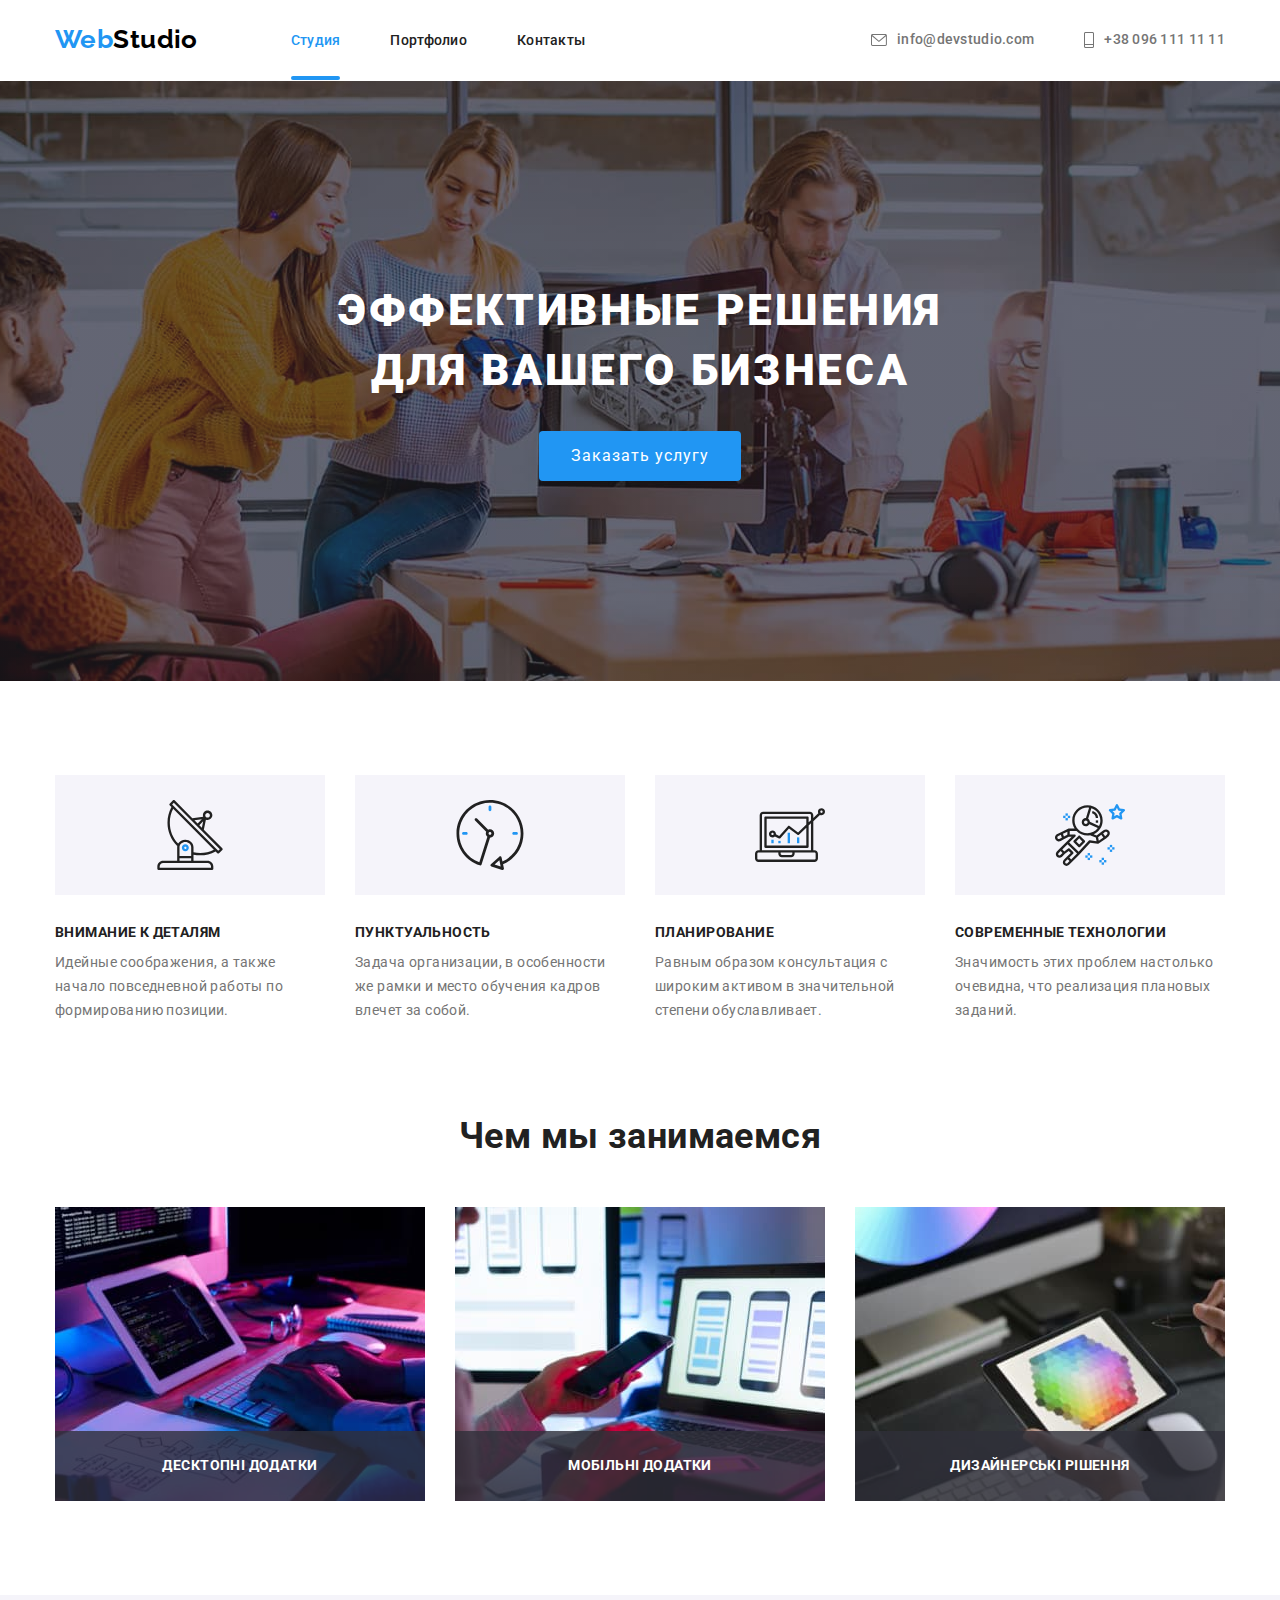
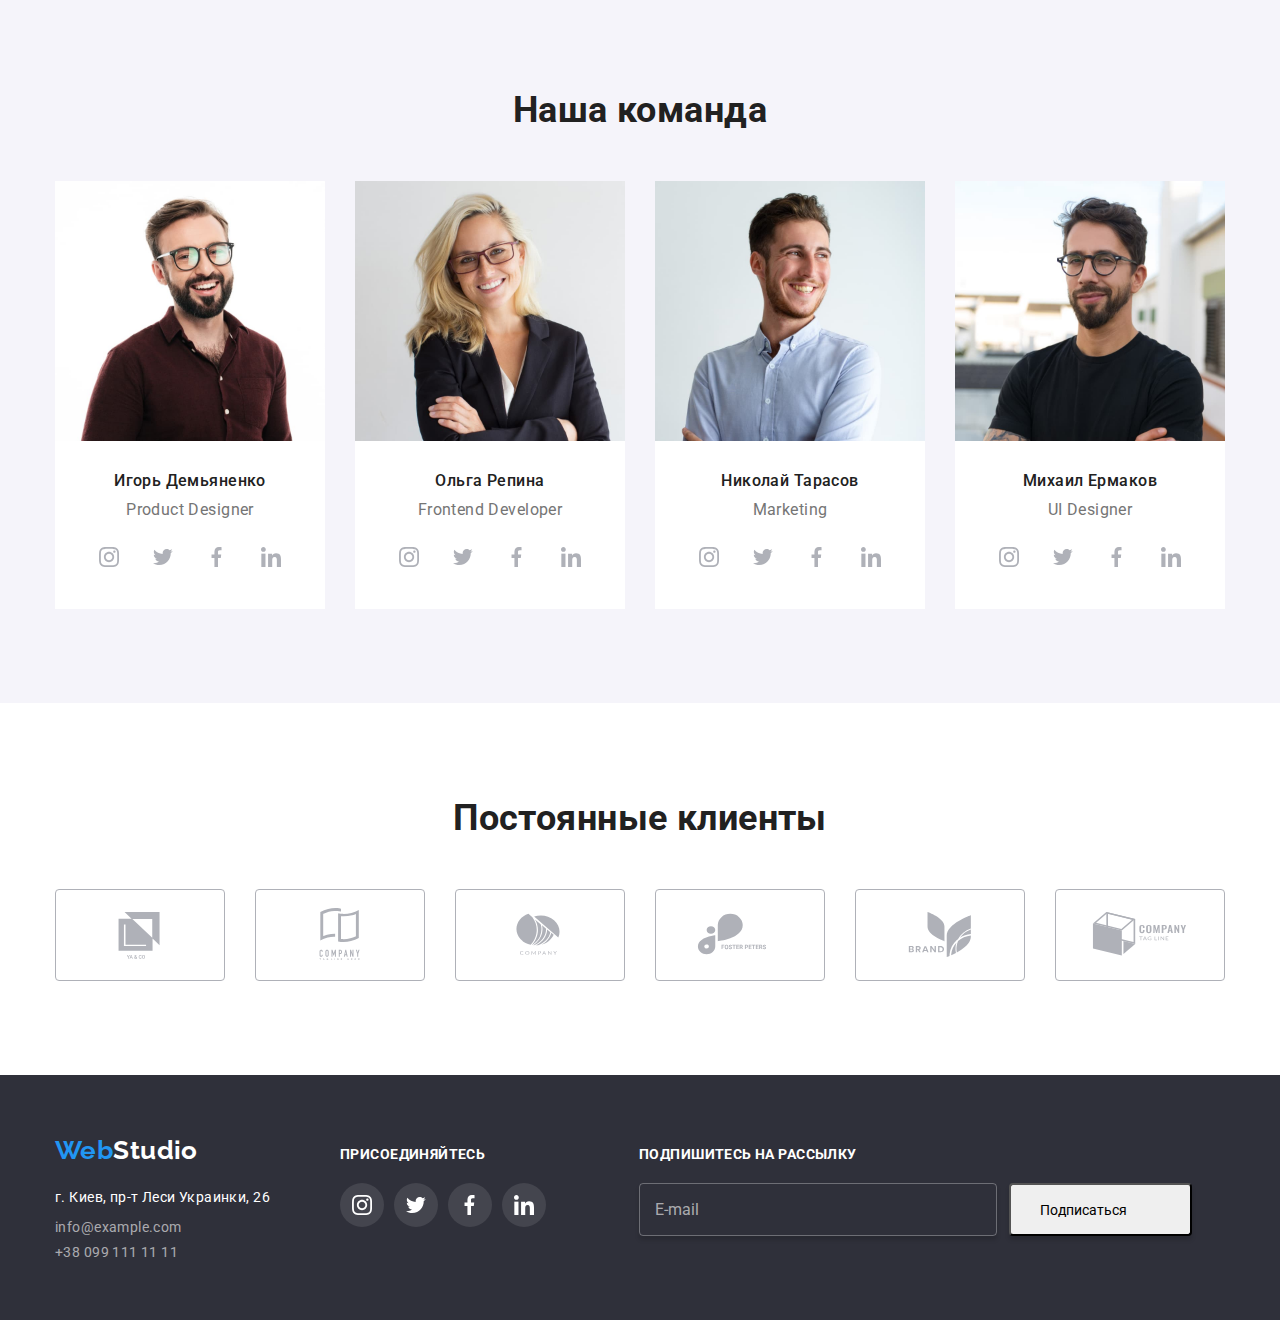
==== commit 79d0d5ad: "update" ====
--- a/index.html
+++ b/index.html
@@ -446,7 +446,7 @@
       </form>
     </div>
   </footer>
-  <div class="backdrop @" data-modal>
+  <div class="backdrop is-hidden" data-modal>
       <div class="modal">
         <button class="modal-close-btn" type="button" data-modal-close>
           <svg class="modal-close-btn-icon" width="11" height="11">
@@ -511,7 +511,7 @@
                 <textarea name="user_massege" class="modal-form-message" placeholder="Введіть текст"></textarea>
               </label>
 
-              
+
               <label class="form-field field-conditions">
                 <input type="checkbox" class="form-checkbox" name="conditions" />
                 <span class="check-box"></span>
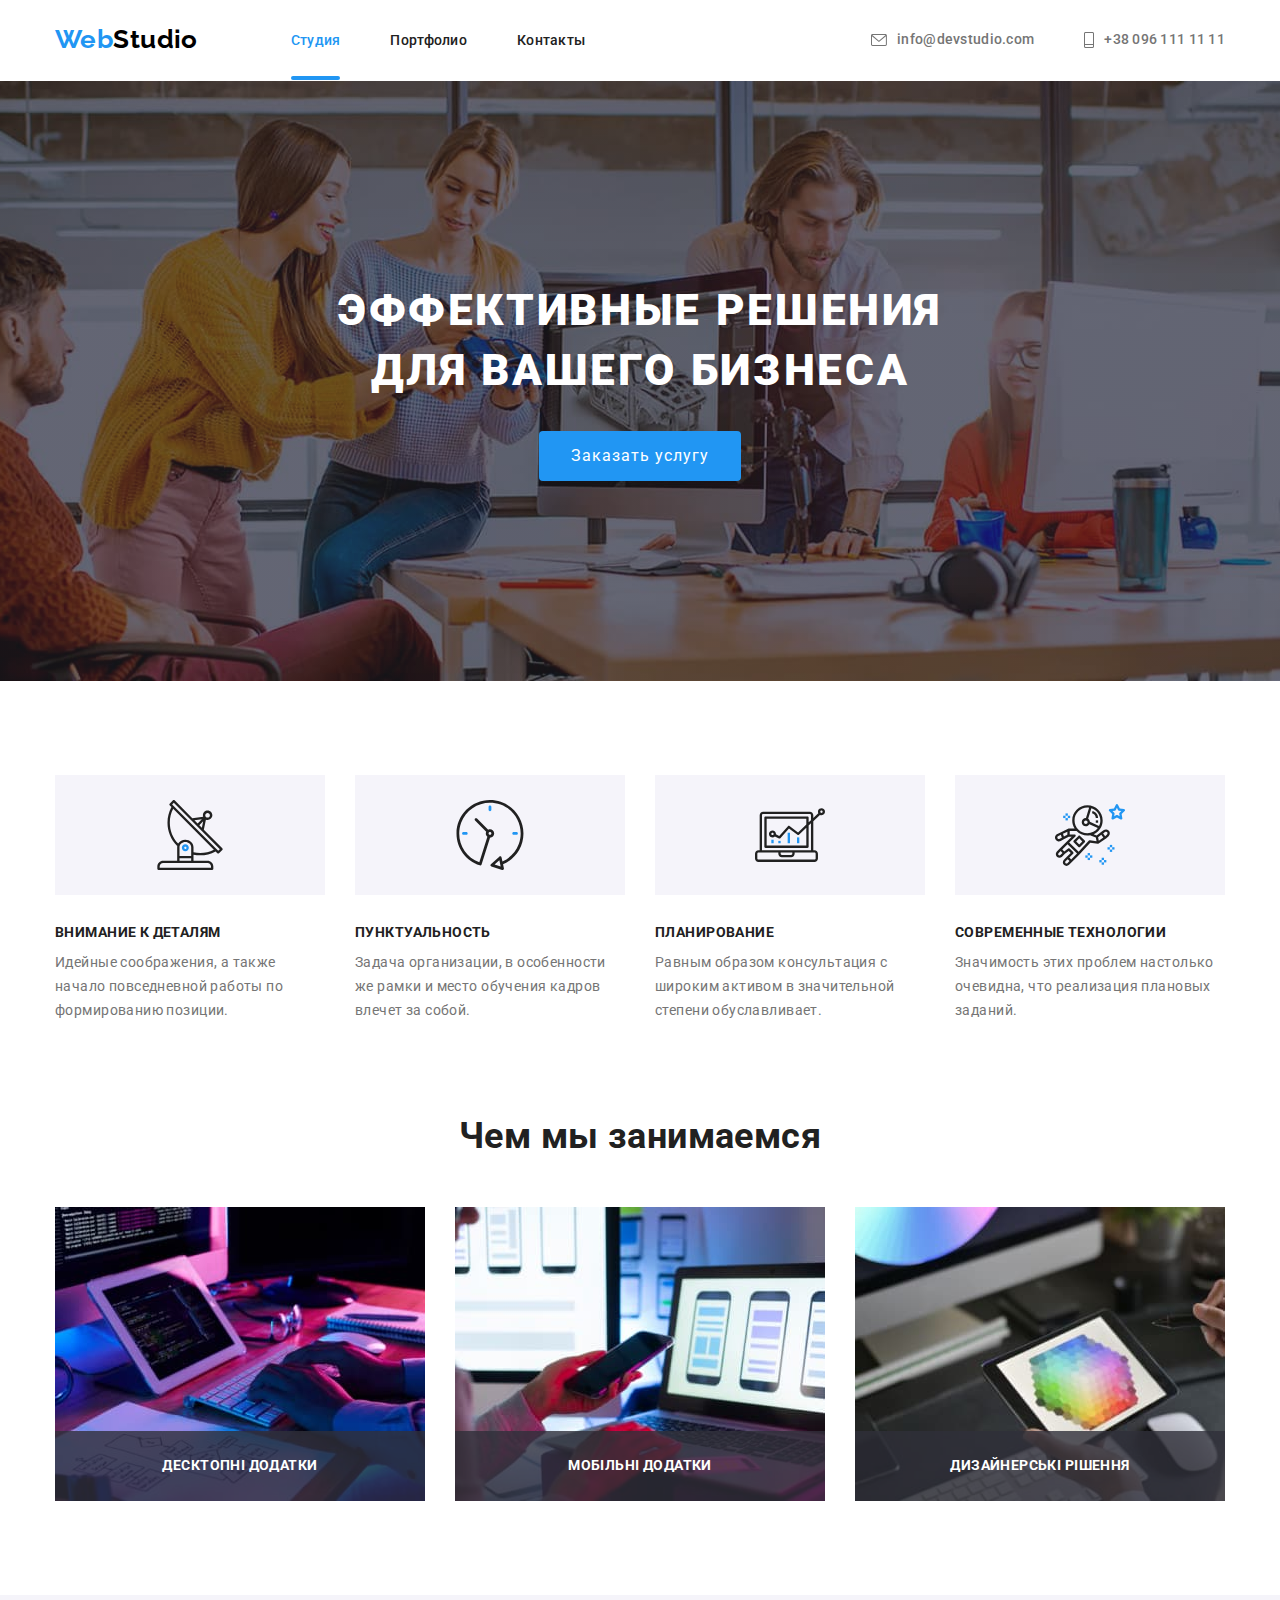
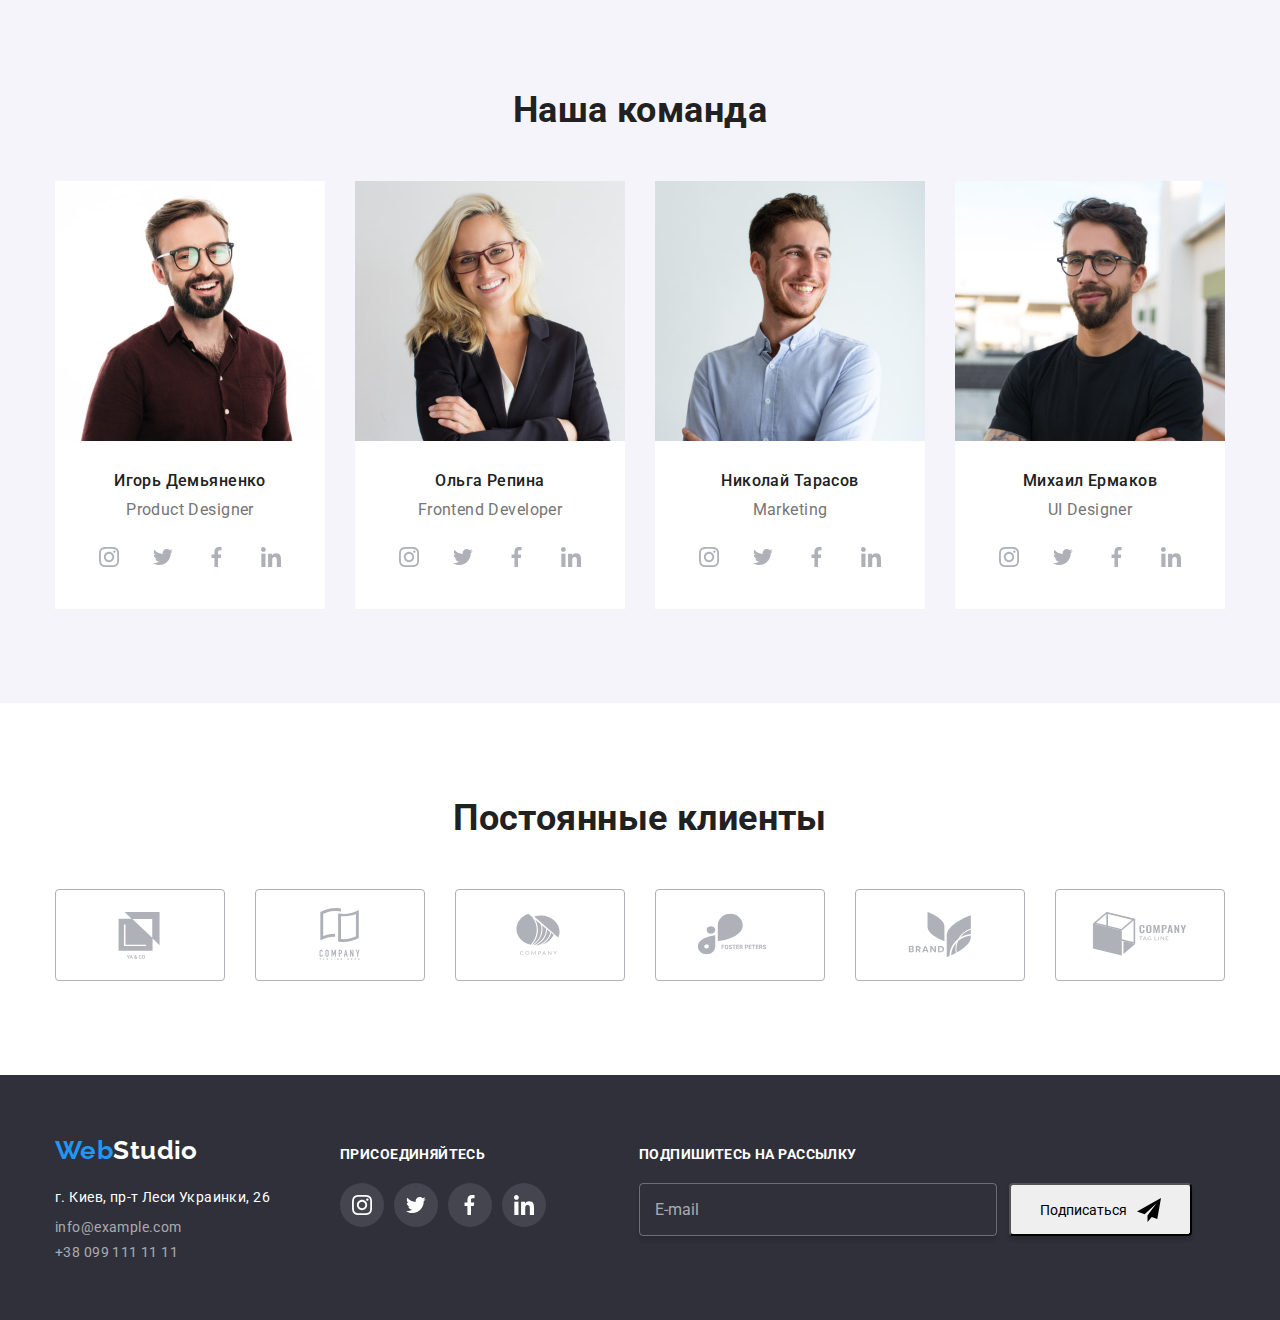
==== commit 0cc9b491: "update" ====
--- a/index.html
+++ b/index.html
@@ -439,7 +439,7 @@
           <button class="button button-submit" type="submit">
             Подписаться
             <svg class="link-svg" width="24" height="24">
-              <use href="./icons.svg#icons"></use>
+              <use href="./icons.svg#icon-send"></use>
             </svg>
           </button>
         </div>
--- a/css/styles.css
+++ b/css/styles.css
@@ -782,6 +782,8 @@
 line-height: 14px;
 letter-spacing: 0.01em;
 color: var(--black);
+transition: border-color var(--transition-dur-and-func), fill var(--transition-dur-and-func);
+
 }
 
 .modal-form-input-desc{
@@ -804,6 +806,7 @@
   top: 50%;
   left: 12px;
   transform: translateY(-50%);
+  transition: fill var(--transition-dur-and-func);
 }
 
 .modal-form-input-wrapper{
@@ -892,95 +895,6 @@
 
 
 
-.form-subscribe .form-field {
-  margin-right: 12px;
-}
-
-.form-subscribe .form-input {
-  min-width: 358px;
-  padding: 16px 15px;
-  font-size: 16px;
-  line-height: 1.2;
-  color: var(--background);
-  background: transparent;
-  outline: none;
-  cursor: pointer;
-  border: 1px solid rgba(255, 255, 255, 0.3);
-  box-shadow: 0px 4px 4px rgba(0, 0, 0, 0.15);
-  border-radius: 4px;
-  transition: border 250ms cubic-bezier(0.4, 0, 0.2, 1);
-}
-
-.form-subscribe .form-input:focus {
-  outline: none;
-  border: 1px solid var(--active-color);
-}
-
-.form-subscribe .form-input::placeholder {
-  color: rgba(255, 255, 255, 0.6);
-}
-
-.form-subscribe .button-submit {
-  display: flex;
-  align-items: center;
-  justify-content: center;
-  padding: 10px 29px;
-}
-
-.form-subscribe .button-submit svg {
-  margin-left: 10px;
-}
-
-
-
-
-
-
-
-
-
-
-
-
-
-
-
-
-
-
-
-/* form-subscribe */
-
-.footer-subscribe{
-  margin-left: 93px;
-}
-
-.footer-title {
-  margin-bottom: 20px;
-
-  font-weight: 700;
-  font-size: 14px;
-  line-height: 1.14;
-  text-transform: uppercase;
-
-  color: var(--background);
-}
-
-.form-subscribe .offer {
-  margin-bottom: 20px;
-
-  font-weight: 700;
-  line-height: 1.14;
-  text-transform: uppercase;
-
-  color: var(--background);
-}
-
-.form-subscribe-fields {
-  display: flex;
-  border: none;
-  padding: 0;
-}
 .form-subscribe .form-field {
   margin-right: 12px;
 }
@@ -1014,6 +928,95 @@
   align-items: center;
   justify-content: center;
   padding: 10px 29px;
+}
+
+.form-subscribe .button-submit svg {
+  margin-left: 10px;
+}
+
+
+
+
+
+
+
+
+
+
+
+
+
+
+
+
+
+
+
+/* form-subscribe */
+
+.footer-subscribe{
+  margin-left: 93px;
+}
+
+.footer-title {
+  margin-bottom: 20px;
+
+  font-weight: 700;
+  font-size: 14px;
+  line-height: 1.14;
+  text-transform: uppercase;
+
+  color: var(--background);
+}
+
+.form-subscribe .offer {
+  margin-bottom: 20px;
+
+  font-weight: 700;
+  line-height: 1.14;
+  text-transform: uppercase;
+
+  color: var(--background);
+}
+
+.form-subscribe-fields {
+  display: flex;
+  border: none;
+  padding: 0;
+}
+.form-subscribe .form-field {
+  margin-right: 12px;
+}
+
+.form-subscribe .form-input {
+  min-width: 358px;
+  padding: 16px 15px;
+  font-size: 16px;
+  line-height: 1.2;
+  color: var(--background);
+  background: transparent;
+  outline: none;
+  cursor: pointer;
+  border: 1px solid rgba(255, 255, 255, 0.3);
+  box-shadow: 0px 4px 4px rgba(0, 0, 0, 0.15);
+  border-radius: 4px;
+  transition: border var(--transition-dur-and-func);
+}
+
+.form-subscribe .form-input:focus {
+  outline: none;
+  border: 1px solid var(--active-color);
+}
+
+.form-subscribe .form-input::placeholder {
+  color: rgba(255, 255, 255, 0.6);
+}
+
+.form-subscribe .button-submit {
+  display: flex;
+  align-items: center;
+  justify-content: center;
+  padding: 10px 29px;
   box-shadow: 0px 4px 4px rgba(0, 0, 0, 0.15);
 border-radius: 4px;
 }
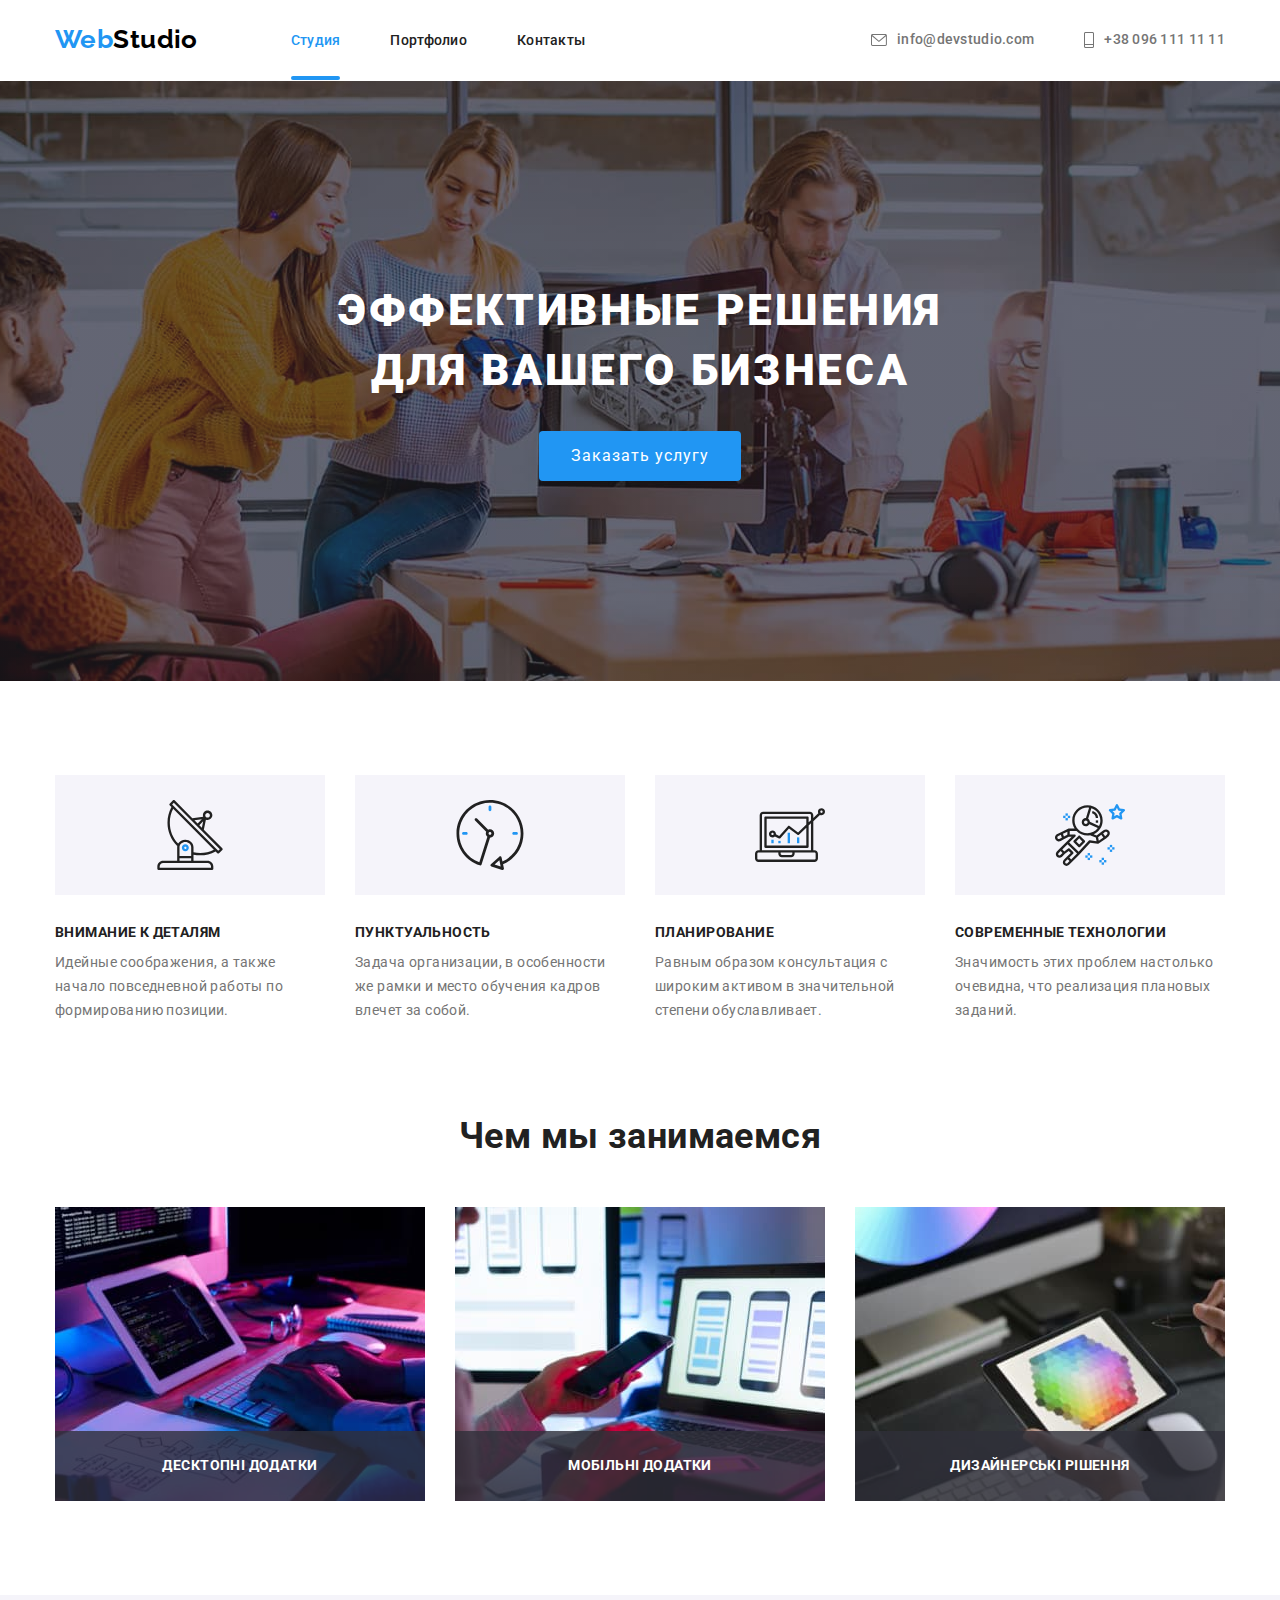
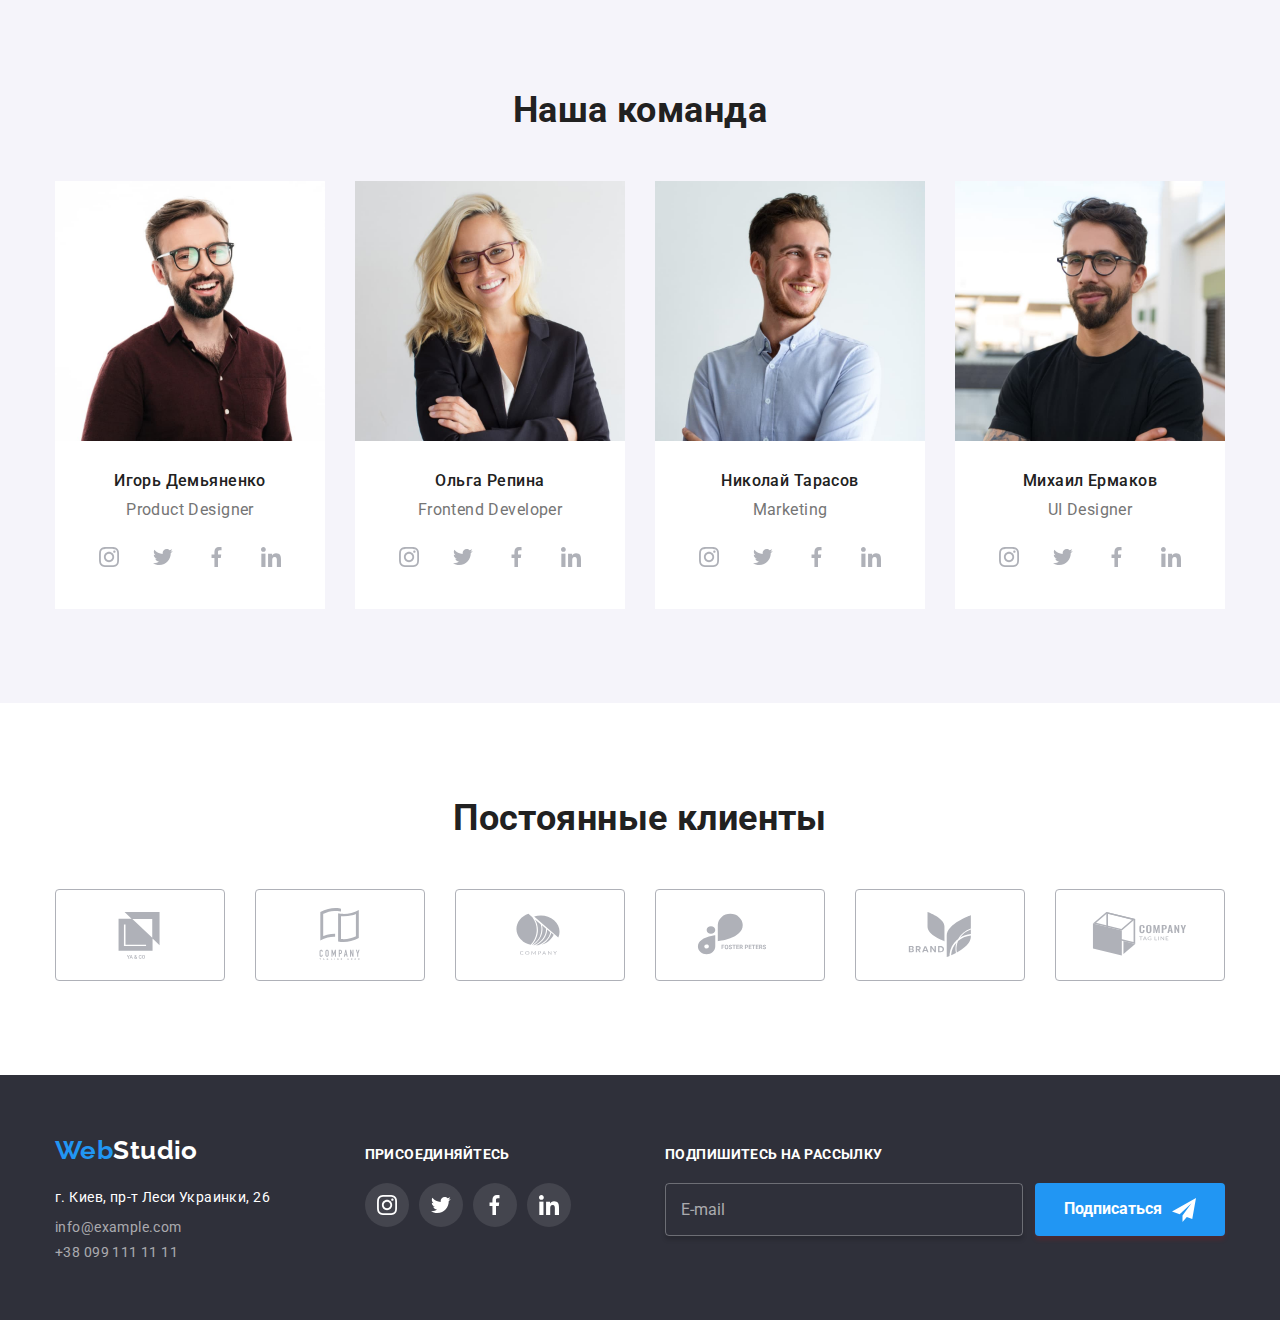
==== commit c53b78db: "update" ====
--- a/index.html
+++ b/index.html
@@ -466,7 +466,7 @@
                 pattern="[a-zA-Zа-яА-Я]+"
                 minlength="2"
               />
-              <svg class="modal-form-input-icon" width="18" height="18">
+              <svg class="modal-form-input-icon" width="12" height="12">
                 <use href="./icons.svg#icon-name"></use>
               </svg>            
             </span>
@@ -484,7 +484,7 @@
                 pattern="[0-9]{3}-[0-9]{3}-[0-9]{2}-[0-9]{2}"
                 title="xxx-xxx-xx-xx"
               />
-              <svg class="modal-form-input-icon" width="18" height="18">
+              <svg class="modal-form-input-icon" width="13" height="13">
                 <use href="./icons.svg#icon-phone"></use>
               </svg>
               </span>
@@ -500,12 +500,12 @@
                 required
                 pattern="[a-zA-Zа-яА-Я]+"
                 minlength="2"> 
-                <svg class="modal-form-input-icon" width="18" height="18">
+                <svg class="modal-form-input-icon" width="15" height="12">
                   <use href="./icons.svg#icon-mail"></use>
                 </svg>
                 </span>  
               </label>
-              <label class="modal-form-field">
+              <label class="modal-form-field-desc">
                 <span class="modal-form-input-desc">Коментар</span>
       
                 <textarea name="user_massege" class="modal-form-message" placeholder="Введіть текст"></textarea>
@@ -517,7 +517,7 @@
                 <span class="check-box"></span>
                 <span class="label-condition"
                   >Соглашаюсь с рассылкой и принимаю
-                  <a href="#" class="form-link link">Условия договора</a></span
+                  <a href="#" class="form-link">Условия договора</a></span
                 >
               </label>
 
--- a/css/styles.css
+++ b/css/styles.css
@@ -479,11 +479,10 @@
 .footer-address-social {
   display: flex;
   align-items: baseline;
-}
-
-.social {
-  margin-left: 70px;
-}
+  justify-content: space-between;
+}
+
+
 
 .social-title {
   margin-bottom: 20px;
@@ -770,6 +769,7 @@
 }
 
 .modal-form-input{
+  display: block; 
   width: 100%;
   height: 40px;
   border: 1px solid rgba(33, 33, 33, 0.2);
@@ -801,6 +801,20 @@
   margin-bottom: 10px;
 }
 
+.label-condition{
+  margin-left: 8.4px;
+}
+
+.modal-form-field-desc{
+  margin-bottom: 20px;
+}
+
+.field-conditions{
+  display: flex;
+  align-items: center;
+  justify-content: center;
+}
+
 .modal-form-input-icon{
   position: absolute;
   top: 50%;
@@ -824,6 +838,7 @@
 }
 
 .modal-form-message{
+  display: block; 
   border: 1px solid rgba(33, 33, 33, 0.2);
 border-radius: 4px;
   resize: none;
@@ -876,9 +891,9 @@
   margin-top: 30px;
 }
 
-.modal-btn:hover,
-.modal-btn:focus {
-  background-color: #188CE8;
+.modal-btn-form:hover,
+.modal-btn-form:focus {
+  background-color: #1472c0;
 }
 
 
@@ -923,40 +938,9 @@
   color: rgba(255, 255, 255, 0.6);
 }
 
-.form-subscribe .button-submit {
-  display: flex;
-  align-items: center;
-  justify-content: center;
-  padding: 10px 29px;
-}
-
-.form-subscribe .button-submit svg {
-  margin-left: 10px;
-}
-
-
-
-
-
-
-
-
-
-
-
-
-
-
-
-
-
-
 
 /* form-subscribe */
 
-.footer-subscribe{
-  margin-left: 93px;
-}
 
 .footer-title {
   margin-bottom: 20px;
@@ -1013,14 +997,44 @@
 }
 
 .form-subscribe .button-submit {
+  border: none;
+  font-family: 'Roboto';
+font-style: normal;
+font-weight: 700;
+font-size: 16px;
+line-height: 1.81;
+background-color: var(--active-color);
+color: var(--text-primary-color);
+
   display: flex;
   align-items: center;
   justify-content: center;
   padding: 10px 29px;
-  box-shadow: 0px 4px 4px rgba(0, 0, 0, 0.15);
+  box-shadow: 0px 4px 4px rgba(230, 13, 13, 0.15);
 border-radius: 4px;
+transition: background-color var(--transition-dur-and-func);
+}
+
+.button-submit:hover, 
+.button-submit:focus{
+  background-color: #0861ab;
+  
 }
 
 .form-subscribe .button-submit svg {
   margin-left: 10px;
-}
+  fill: var(--text-primary-color);
+}
+
+.form-link{
+font-weight: 400;
+font-size: 14px;
+line-height: 1.71;
+color: var(--active-color);
+}
+
+.form-link:focus,
+.form-link:hover{
+  color: #074a81;
+}
+
